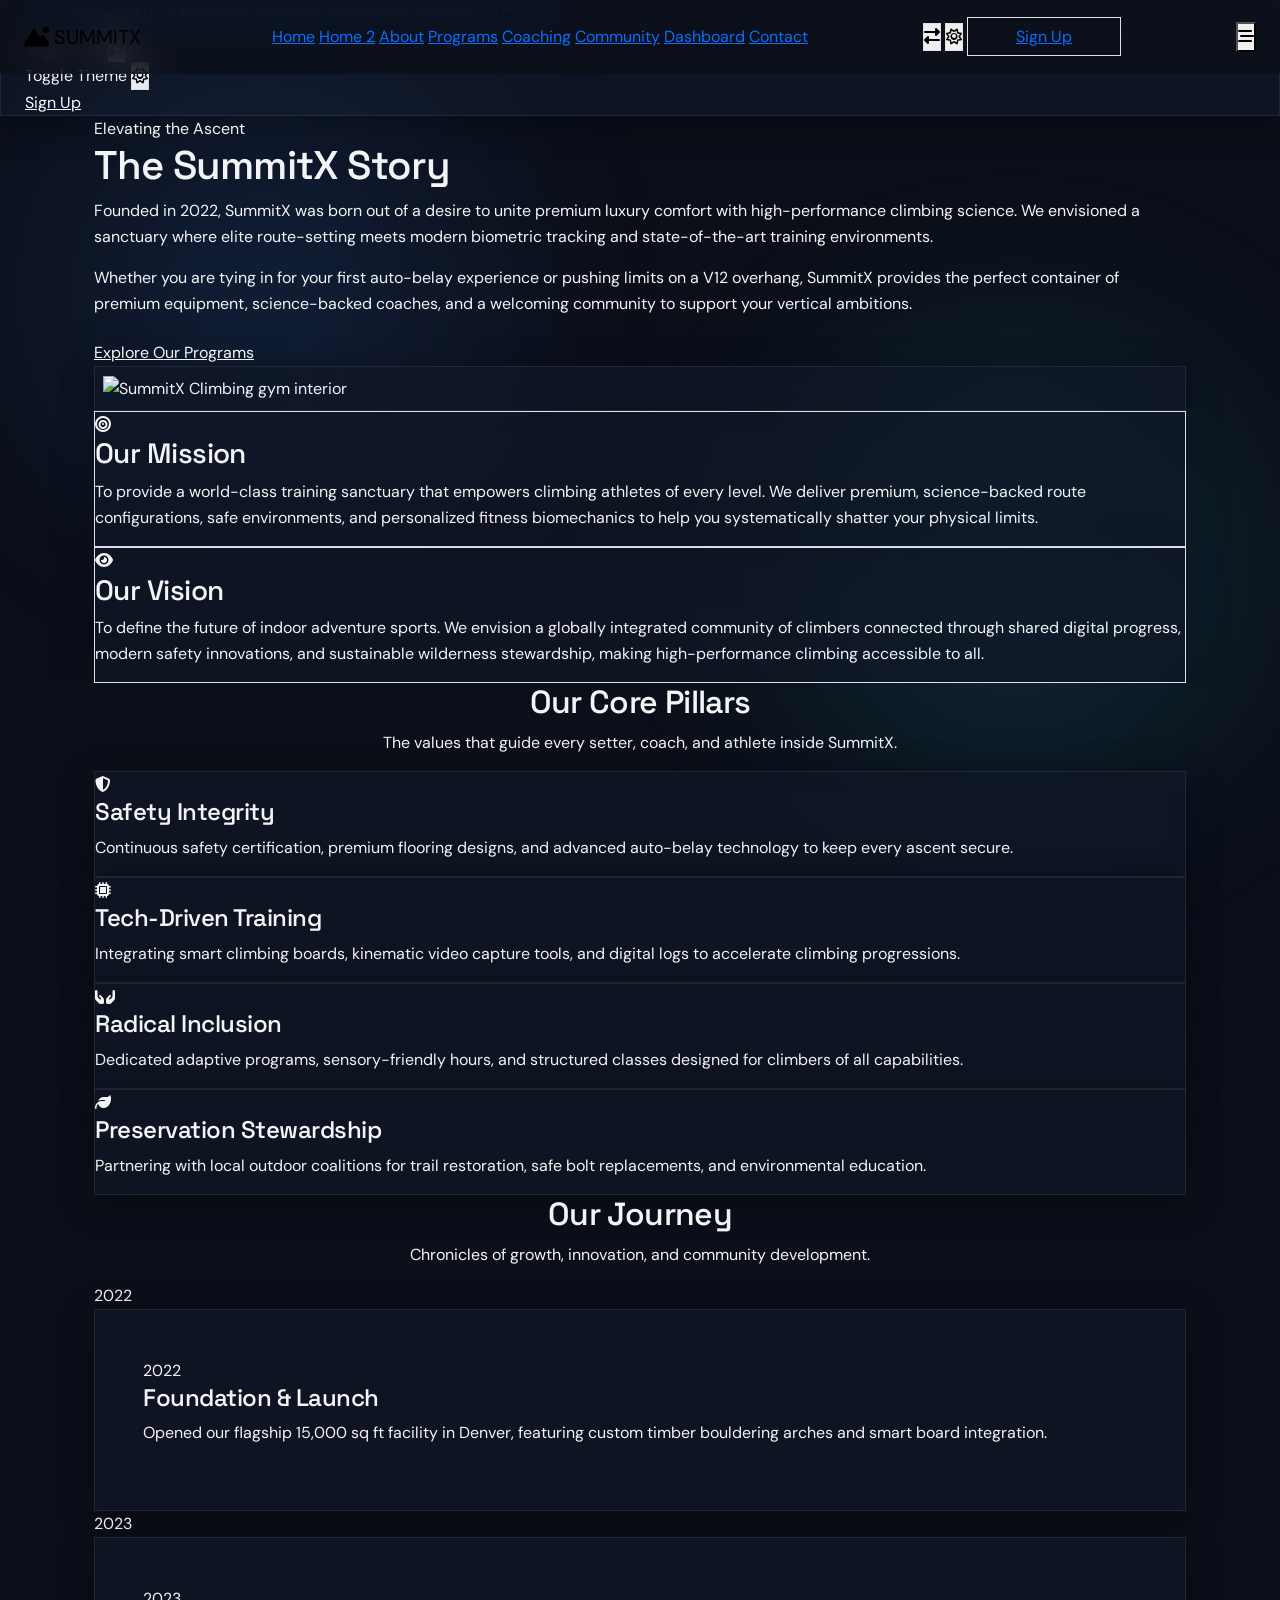
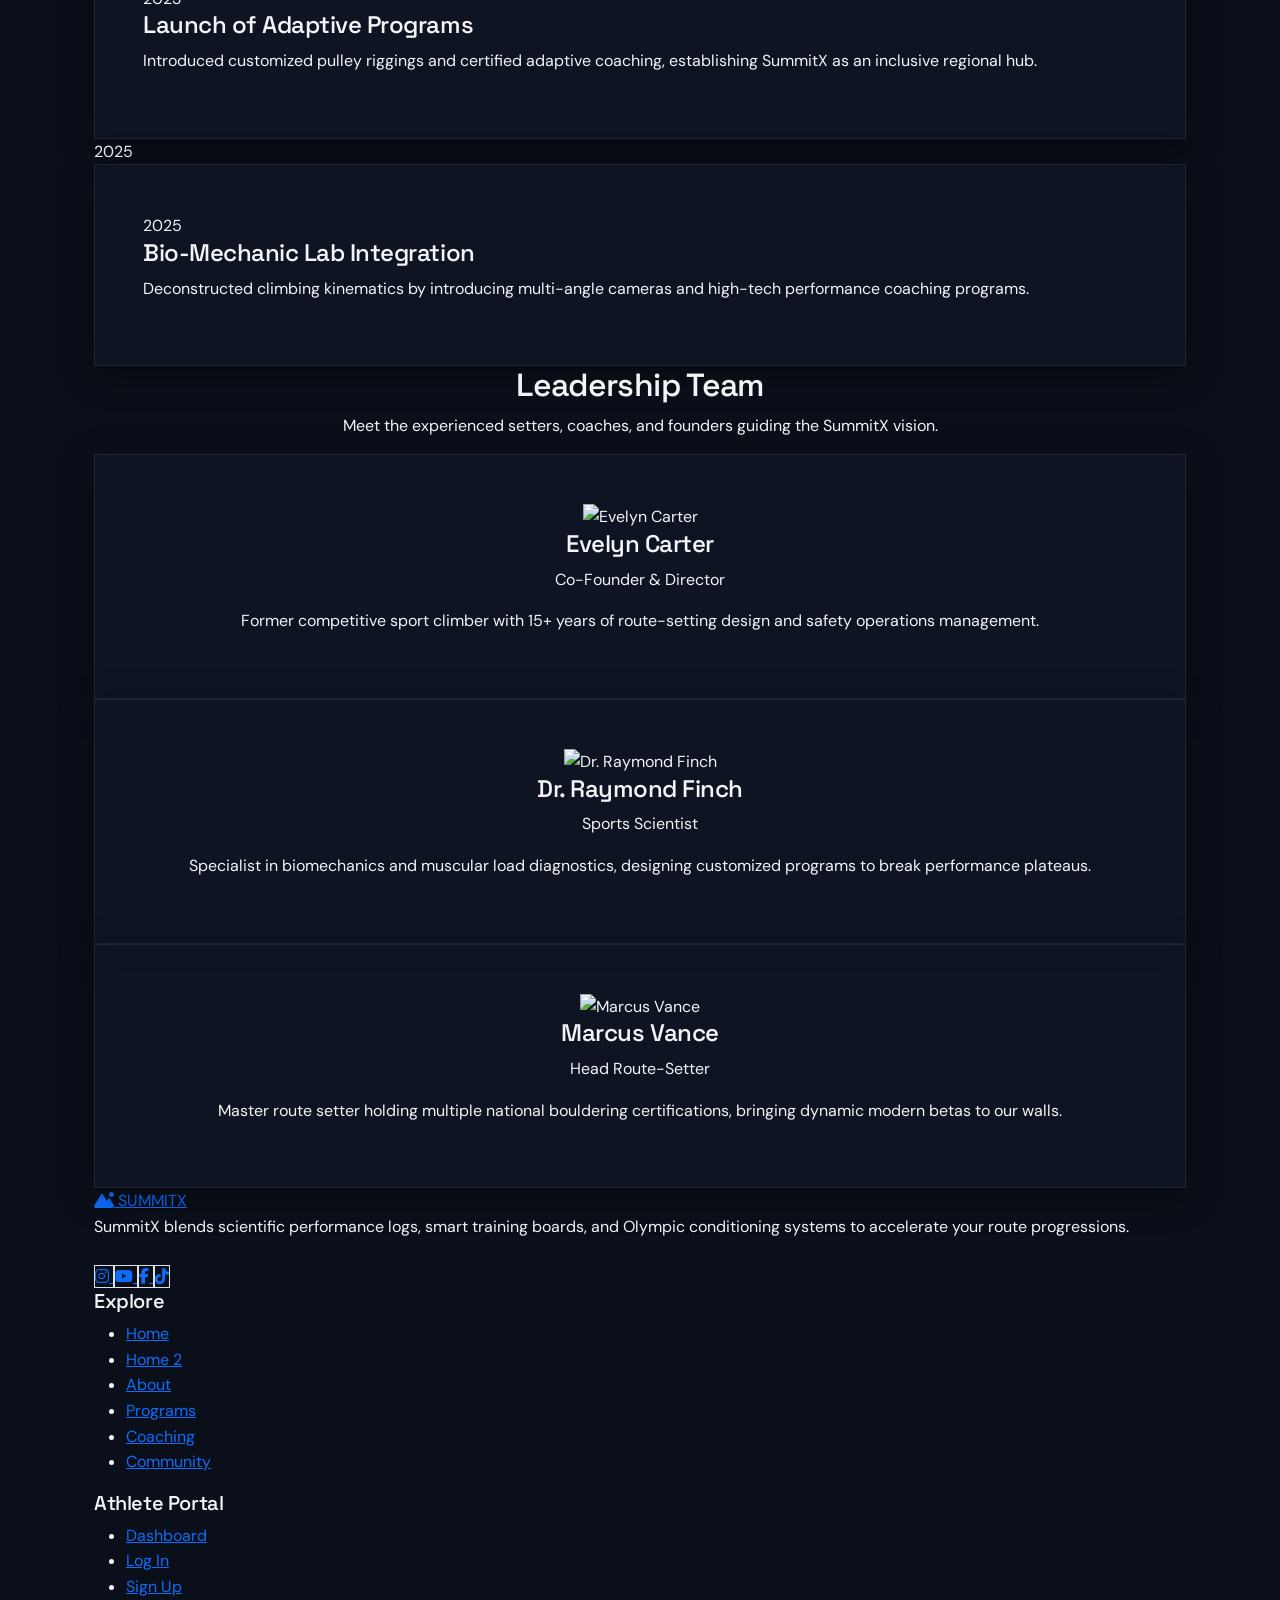
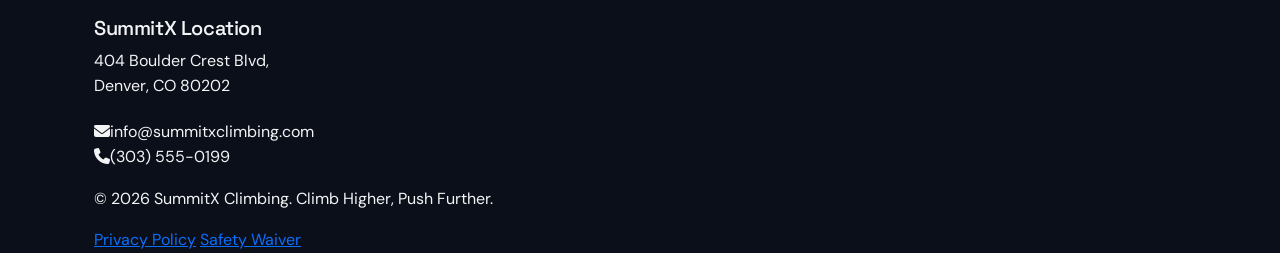
==== about.html @ 527a0e4b "index" ====
<!DOCTYPE html>
<html lang="en" data-theme="dark">
<head>
  <meta charset="UTF-8">
  <meta name="viewport" content="width=device-width, initial-scale=1.0">
  <title>About Us - SummitX Climbing</title>
  <meta name="description" content="Learn about the SummitX Climbing story, our core values of safety, innovation, and inclusivity, our history timeline, and the leadership team behind Denver's premium climbing destination.">
  <link rel="icon" type="image/svg+xml" href="favicon.svg">
  
  <script src="https://cdn.tailwindcss.com"></script>
  <script>
    tailwind.config = {
      darkMode: 'class',
      theme: {
        extend: {
          colors: {
            darkbg: '#0B0F19',
            cardbg1: '#111827',
            cardbg2: '#1F2937',
            primary: '#3B82F6',
            secondary: '#22D3EE',
            accent: '#F59E0B',
          },
          fontFamily: {
            sans: ['DM Sans', 'sans-serif'],
            heading: ['Space Grotesk', 'sans-serif']
          }
        }
      }
    }
  </script>
  <link href="https://cdn.jsdelivr.net/npm/bootstrap@5.3.3/dist/css/bootstrap.min.css" rel="stylesheet">
  <link href="https://unpkg.com/aos@2.3.1/dist/aos.css" rel="stylesheet">
  <link rel="stylesheet" href="https://cdnjs.cloudflare.com/ajax/libs/font-awesome/6.4.0/css/all.min.css">
  <link rel="stylesheet" href="css/custom.css">
</head>
<body class="bg-[#0B0F19] text-[#F3F4F6]">

  <!-- Scroll Progress -->
  <div id="scroll-progress"></div>

  <!-- Navbar -->
  <nav class="navbar navbar-expand-lg fixed-top glass-navbar py-3">
    <div class="container-fluid px-4 max-w-7xl mx-auto flex justify-between items-center">
      <a class="navbar-brand flex items-center gap-2 text-[#F3F4F6] text-xl tracking-wider font-heading" href="index.html">
        <i class="fa-solid fa-mountain-sun text-[#22D3EE]"></i>
        <span>SUMMIT<span class="text-[#3B82F6] font-medium">X</span></span>
      </a>

      <!-- Desktop Links -->
      <div class="hidden lg:flex items-center gap-8">
        <a class="text-[#D1D5DB] hover:text-[#22D3EE] transition-colors" href="index.html">Home</a>
        <a class="text-[#D1D5DB] hover:text-[#22D3EE] transition-colors" href="home2.html">Home 2</a>
        
        <a class="text-[#F3F4F6] hover:text-[#22D3EE] transition-colors" href="about.html">About</a>
        <a class="text-[#D1D5DB] hover:text-[#22D3EE] transition-colors" href="programs.html">Programs</a>

        <a class="text-[#D1D5DB] hover:text-[#22D3EE] transition-colors" href="coaching.html">Coaching</a>
        <a class="text-[#D1D5DB] hover:text-[#22D3EE] transition-colors" href="community.html">Community</a>

        <a class="text-[#D1D5DB] hover:text-[#22D3EE] transition-colors" href="dashboard.html">Dashboard</a>
        <a class="text-[#D1D5DB] hover:text-[#22D3EE] transition-colors" href="contact.html">Contact</a>
      </div>

      <!-- Action Buttons -->
      <div class="hidden lg:flex items-center gap-4">
        <button id="rtl-toggle" class="w-9 h-9 flex items-center justify-center rounded-full border border-gray-800 hover:bg-gray-800 transition-colors" title="Toggle RTL">
          <i id="rtl-icon" class="fa-solid fa-right-left text-lg text-gray-300"></i>
        </button>
        <button id="theme-toggle" class="w-9 h-9 flex items-center justify-center rounded-full border border-gray-800 hover:bg-gray-800 transition-colors" title="Toggle Theme">
          <i id="theme-icon" class="fa-regular fa-sun text-[#F59E0B] text-lg"></i>
        </button>
        <a href="register.html" class="px-5 py-2 rounded-full border border-[#3B82F6] bg-[#3B82F6]/10 text-[#F3F4F6] hover:bg-[#3B82F6] transition-all duration-300 font-medium text-sm">
          Sign Up
        </a>
      </div>

      <!-- Mobile Toggle -->
      <button class="lg:hidden text-[#F3F4F6] text-xl" id="mobile-menu-btn">
        <i class="fa-solid fa-bars-staggered"></i>
      </button>
    </div>
  </nav>

  <!-- Mobile Dropdown Navigation -->
  <div id="mobile-menu" class="hidden fixed top-[70px] left-0 w-full glass-panel py-6 px-4 z-40 lg:hidden flex flex-col gap-4">
    <a class="text-lg text-[#D1D5DB]" href="index.html">Home</a>
    <a class="text-lg text-[#D1D5DB]" href="home2.html">Home 2</a>
    <a class="text-lg text-[#F3F4F6]" href="about.html">About</a>
    <a class="text-lg text-[#D1D5DB]" href="programs.html">Programs</a>
    <a class="text-lg text-[#D1D5DB]" href="coaching.html">Coaching</a>
    <a class="text-lg text-[#D1D5DB]" href="community.html">Community</a>

    <a class="text-lg text-[#D1D5DB]" href="dashboard.html">Dashboard</a>
    <a class="text-lg text-[#D1D5DB]" href="contact.html">Contact</a>
    <div class="h-[1px] bg-gray-800 my-2"></div>
    <div class="flex justify-between items-center">
      <span class="text-[#D1D5DB]">Toggle RTL</span>
      <button id="rtl-toggle-mobile" class="w-9 h-9 flex items-center justify-center rounded-full border border-gray-800 hover:bg-gray-800 transition-colors">
        <i class="fa-solid fa-right-left text-lg text-gray-300"></i>
      </button>
    </div>
    <div class="flex justify-between items-center">
      <span class="text-[#D1D5DB]">Toggle Theme</span>
      <button id="theme-toggle-mobile" class="w-9 h-9 flex items-center justify-center rounded-full border border-gray-800 hover:bg-gray-800 transition-colors">
        <i id="theme-icon-mobile" class="fa-regular fa-sun text-[#F59E0B] text-lg"></i>
      </button>
    </div>
    <a href="register.html" class="w-full text-center py-3 rounded-xl bg-[#3B82F6] text-white hover:bg-opacity-95 transition-all">
      Sign Up
    </a>
  </div>

  <!-- Hero Section -->
  <header class="pt-32 pb-16 relative overflow-hidden">
    <div class="bg-gradient-orb orb-primary -top-12 -left-12"></div>
    <div class="bg-gradient-orb orb-secondary -bottom-12 -right-12"></div>
    
    <div class="container max-w-7xl mx-auto px-4 grid md:grid-cols-12 gap-8 items-center relative z-10">
      <div class="md:col-span-7 space-y-6" data-aos="fade-right">
        <span class="text-xs text-[#22D3EE] uppercase tracking-widest font-heading">Elevating the Ascent</span>
        <h1 class="text-4xl md:text-5xl font-heading leading-tight">The SummitX Story</h1>
        <p class="text-[#D1D5DB] text-sm leading-relaxed max-w-xl">
          Founded in 2022, SummitX was born out of a desire to unite premium luxury comfort with high-performance climbing science. We envisioned a sanctuary where elite route-setting meets modern biometric tracking and state-of-the-art training environments.
        </p>
        <p class="text-[#9CA3AF] text-xs leading-relaxed max-w-xl">
          Whether you are tying in for your first auto-belay experience or pushing limits on a V12 overhang, SummitX provides the perfect container of premium equipment, science-backed coaches, and a welcoming community to support your vertical ambitions.
        </p>
        <div class="pt-2">
          <a href="programs.html" class="inline-block px-6 py-2.5 rounded-full bg-[#3B82F6] text-white text-sm font-medium hover:bg-opacity-90 transition-all shadow-lg hover:shadow-[#3B82F6]/20">
            Explore Our Programs
          </a>
        </div>
      </div>
      <div class="md:col-span-5" data-aos="fade-left">
        <div class="relative p-2 glass-panel rounded-3xl overflow-hidden">
          <img src="https://images.unsplash.com/photo-1522163182402-834f871fd851?auto=format&fit=crop&w=600&q=80" alt="SummitX Climbing gym interior" class="rounded-2xl w-full h-80 object-cover">
        </div>
      </div>
    </div>
  </header>

  <!-- Vision & Mission Section -->
  <section class="py-12 relative overflow-hidden border-b border-gray-900 bg-[#111827]/20">
    <div class="container max-w-7xl mx-auto px-4 grid md:grid-cols-2 gap-8 relative z-10">
      <!-- Mission -->
      <div class="glass-panel p-8 rounded-3xl space-y-4 border border-[#22D3EE]/25 shadow-lg shadow-[#22D3EE]/5" data-aos="fade-right">
        <div class="flex items-center gap-3">
          <div class="w-10 h-10 rounded-full bg-[#22D3EE]/10 flex items-center justify-center text-[#22D3EE]">
            <i class="fa-solid fa-bullseye text-lg"></i>
          </div>
          <h3 class="text-xl font-heading">Our Mission</h3>
        </div>
        <p class="text-xs text-[#D1D5DB] leading-relaxed">
          To provide a world-class training sanctuary that empowers climbing athletes of every level. We deliver premium, science-backed route configurations, safe environments, and personalized fitness biomechanics to help you systematically shatter your physical limits.
        </p>
      </div>

      <!-- Vision -->
      <div class="glass-panel p-8 rounded-3xl space-y-4 border border-[#3B82F6]/25 shadow-lg shadow-[#3B82F6]/5" data-aos="fade-left">
        <div class="flex items-center gap-3">
          <div class="w-10 h-10 rounded-full bg-[#3B82F6]/10 flex items-center justify-center text-[#3B82F6]">
            <i class="fa-solid fa-eye text-lg"></i>
          </div>
          <h3 class="text-xl font-heading">Our Vision</h3>
        </div>
        <p class="text-xs text-[#D1D5DB] leading-relaxed">
          To define the future of indoor adventure sports. We envision a globally integrated community of climbers connected through shared digital progress, modern safety innovations, and sustainable wilderness stewardship, making high-performance climbing accessible to all.
        </p>
      </div>
    </div>
  </section>

  <!-- Core Values Section -->
  <section class="py-16 relative">
    <div class="container max-w-7xl mx-auto px-4 space-y-12">
      <div class="text-center space-y-2">
        <h2 class="text-3xl font-heading" data-aos="fade-up">Our Core Pillars</h2>
        <p class="text-[#9CA3AF] text-sm max-w-md mx-auto" data-aos="fade-up" data-aos-delay="100">
          The values that guide every setter, coach, and athlete inside SummitX.
        </p>
      </div>

      <div class="grid md:grid-cols-4 gap-6">
        <div class="glass-panel p-6 rounded-2xl space-y-4" data-aos="fade-up" data-aos-delay="100">
          <i class="fa-solid fa-shield-halved text-[#3B82F6] text-3xl"></i>
          <h4 class="text-lg font-heading">Safety Integrity</h4>
          <p class="text-xs text-[#9CA3AF]">
            Continuous safety certification, premium flooring designs, and advanced auto-belay technology to keep every ascent secure.
          </p>
        </div>

        <div class="glass-panel p-6 rounded-2xl space-y-4" data-aos="fade-up" data-aos-delay="200">
          <i class="fa-solid fa-microchip text-[#22D3EE] text-3xl"></i>
          <h4 class="text-lg font-heading">Tech-Driven Training</h4>
          <p class="text-xs text-[#9CA3AF]">
            Integrating smart climbing boards, kinematic video capture tools, and digital logs to accelerate climbing progressions.
          </p>
        </div>

        <div class="glass-panel p-6 rounded-2xl space-y-4" data-aos="fade-up" data-aos-delay="300">
          <i class="fa-solid fa-hands-holding text-[#F59E0B] text-3xl"></i>
          <h4 class="text-lg font-heading">Radical Inclusion</h4>
          <p class="text-xs text-[#9CA3AF]">
            Dedicated adaptive programs, sensory-friendly hours, and structured classes designed for climbers of all capabilities.
          </p>
        </div>

        <div class="glass-panel p-6 rounded-2xl space-y-4" data-aos="fade-up" data-aos-delay="400">
          <i class="fa-solid fa-leaf text-[#10B981] text-3xl"></i>
          <h4 class="text-lg font-heading">Preservation Stewardship</h4>
          <p class="text-xs text-[#9CA3AF]">
            Partnering with local outdoor coalitions for trail restoration, safe bolt replacements, and environmental education.
          </p>
        </div>
      </div>
    </div>
  </section>

  <!-- History Timeline -->
  <section class="py-16 bg-[#111827]/40 border-y border-gray-900">
    <div class="container max-w-4xl mx-auto px-4 space-y-12">
      <div class="text-center space-y-2">
        <h2 class="text-3xl font-heading" data-aos="fade-up">Our Journey</h2>
        <p class="text-[#9CA3AF] text-sm" data-aos="fade-up" data-aos-delay="100">Chronicles of growth, innovation, and community development.</p>
      </div>

      <!-- Vertical Timeline -->
      <div class="relative border-l border-gray-800 ml-4 md:ml-32 space-y-8">
        <!-- Node 1 -->
        <div class="relative pl-6 md:pl-8" data-aos="fade-up">
          <div class="absolute -left-[9px] top-1 w-4.5 h-4.5 rounded-full bg-[#3B82F6] border-4 border-[#0B0F19]"></div>
          <span class="absolute left-[-110px] top-0 hidden md:block text-right w-20 font-heading text-sm text-[#3B82F6]">2022</span>
          <div class="glass-panel p-5 rounded-2xl">
            <span class="md:hidden text-xs text-[#3B82F6] font-heading font-medium block mb-1">2022</span>
            <h4 class="text-sm font-heading">Foundation & Launch</h4>
            <p class="text-xs text-[#9CA3AF] mt-1">
              Opened our flagship 15,000 sq ft facility in Denver, featuring custom timber bouldering arches and smart board integration.
            </p>
          </div>
        </div>

        <!-- Node 2 -->
        <div class="relative pl-6 md:pl-8" data-aos="fade-up" data-aos-delay="100">
          <div class="absolute -left-[9px] top-1 w-4.5 h-4.5 rounded-full bg-[#22D3EE] border-4 border-[#0B0F19]"></div>
          <span class="absolute left-[-110px] top-0 hidden md:block text-right w-20 font-heading text-sm text-[#22D3EE]">2023</span>
          <div class="glass-panel p-5 rounded-2xl">
            <span class="md:hidden text-xs text-[#22D3EE] font-heading font-medium block mb-1">2023</span>
            <h4 class="text-sm font-heading">Launch of Adaptive Programs</h4>
            <p class="text-xs text-[#9CA3AF] mt-1">
              Introduced customized pulley riggings and certified adaptive coaching, establishing SummitX as an inclusive regional hub.
            </p>
          </div>
        </div>

        <!-- Node 3 -->
        <div class="relative pl-6 md:pl-8" data-aos="fade-up" data-aos-delay="200">
          <div class="absolute -left-[9px] top-1 w-4.5 h-4.5 rounded-full bg-[#F59E0B] border-4 border-[#0B0F19]"></div>
          <span class="absolute left-[-110px] top-0 hidden md:block text-right w-20 font-heading text-sm text-[#F59E0B]">2025</span>
          <div class="glass-panel p-5 rounded-2xl">
            <span class="md:hidden text-xs text-[#F59E0B] font-heading font-medium block mb-1">2025</span>
            <h4 class="text-sm font-heading">Bio-Mechanic Lab Integration</h4>
            <p class="text-xs text-[#9CA3AF] mt-1">
              Deconstructed climbing kinematics by introducing multi-angle cameras and high-tech performance coaching programs.
            </p>
          </div>
        </div>
      </div>
    </div>
  </section>

  <!-- Leadership Section -->
  <section class="py-16">
    <div class="container max-w-7xl mx-auto px-4 space-y-12">
      <div class="text-center space-y-2">
        <h2 class="text-3xl font-heading" data-aos="fade-up">Leadership Team</h2>
        <p class="text-[#9CA3AF] text-sm max-w-md mx-auto" data-aos="fade-up" data-aos-delay="100">
          Meet the experienced setters, coaches, and founders guiding the SummitX vision.
        </p>
      </div>

      <div class="grid md:grid-cols-3 gap-6">
        <!-- Team 1 -->
        <div class="glass-panel p-5 rounded-2xl text-center space-y-3" data-aos="zoom-in" data-aos-delay="100">
          <img src="https://images.unsplash.com/photo-1534528741775-53994a69daeb?auto=format&fit=crop&w=300&q=80" alt="Evelyn Carter" class="w-24 h-24 rounded-full mx-auto object-cover border-2 border-[#3B82F6]">
          <div>
            <h4 class="text-base font-heading">Evelyn Carter</h4>
            <p class="text-[10px] text-[#22D3EE] uppercase tracking-widest font-heading">Co-Founder & Director</p>
          </div>
          <p class="text-xs text-[#9CA3AF] leading-relaxed">
            Former competitive sport climber with 15+ years of route-setting design and safety operations management.
          </p>
        </div>

        <!-- Team 2 -->
        <div class="glass-panel p-5 rounded-2xl text-center space-y-3" data-aos="zoom-in" data-aos-delay="200">
          <img src="https://images.unsplash.com/photo-1507003211169-0a1dd7228f2d?auto=format&fit=crop&w=300&q=80" alt="Dr. Raymond Finch" class="w-24 h-24 rounded-full mx-auto object-cover border-2 border-[#22D3EE]">
          <div>
            <h4 class="text-base font-heading">Dr. Raymond Finch</h4>
            <p class="text-[10px] text-[#22D3EE] uppercase tracking-widest font-heading">Sports Scientist</p>
          </div>
          <p class="text-xs text-[#9CA3AF] leading-relaxed">
            Specialist in biomechanics and muscular load diagnostics, designing customized programs to break performance plateaus.
          </p>
        </div>

        <!-- Team 3 -->
        <div class="glass-panel p-5 rounded-2xl text-center space-y-3" data-aos="zoom-in" data-aos-delay="300">
          <img src="https://images.unsplash.com/photo-1500648767791-00dcc994a43e?auto=format&fit=crop&w=300&q=80" alt="Marcus Vance" class="w-24 h-24 rounded-full mx-auto object-cover border-2 border-[#F59E0B]">
          <div>
            <h4 class="text-base font-heading">Marcus Vance</h4>
            <p class="text-[10px] text-[#22D3EE] uppercase tracking-widest font-heading">Head Route-Setter</p>
          </div>
          <p class="text-xs text-[#9CA3AF] leading-relaxed">
            Master route setter holding multiple national bouldering certifications, bringing dynamic modern betas to our walls.
          </p>
        </div>
      </div>
    </div>
  </section>

  <!-- Footer -->
  <footer class="bg-[#0B0F19] border-t border-gray-900 pt-16 pb-12 text-sm text-[#9CA3AF]">
    <div class="container max-w-7xl mx-auto px-4 grid grid-cols-1 md:grid-cols-12 gap-8 mb-12">
      <!-- Brand column -->
      <div class="md:col-span-4 space-y-4">
        <a class="flex items-center gap-2 text-[#F3F4F6] text-xl font-heading tracking-wider" href="index.html">
          <i class="fa-solid fa-mountain-sun text-[#22D3EE]"></i>
          <span>SUMMIT<span class="text-[#3B82F6] font-medium">X</span></span>
        </a>
        <p class="text-xs leading-relaxed text-[#9CA3AF] max-w-sm">
          SummitX blends scientific performance logs, smart training boards, and Olympic conditioning systems to accelerate your route progressions.
        </p>
        <div class="flex gap-3 pt-2">
          <a href="#" class="w-8 h-8 flex items-center justify-center rounded-full border border-gray-800 hover:border-gray-600 hover:text-[#22D3EE] text-gray-400 transition-colors" title="Instagram">
            <i class="fa-brands fa-instagram"></i>
          </a>
          <a href="#" class="w-8 h-8 flex items-center justify-center rounded-full border border-gray-800 hover:border-gray-600 hover:text-[#22D3EE] text-gray-400 transition-colors" title="YouTube">
            <i class="fa-brands fa-youtube"></i>
          </a>
          <a href="#" class="w-8 h-8 flex items-center justify-center rounded-full border border-gray-800 hover:border-gray-600 hover:text-[#22D3EE] text-gray-400 transition-colors" title="Facebook">
            <i class="fa-brands fa-facebook-f"></i>
          </a>
          <a href="#" class="w-8 h-8 flex items-center justify-center rounded-full border border-gray-800 hover:border-gray-600 hover:text-[#22D3EE] text-gray-400 transition-colors" title="TikTok">
            <i class="fa-brands fa-tiktok"></i>
          </a>
        </div>
      </div>

      <!-- Links Column 1: Explore -->
      <div class="md:col-span-2 space-y-3">
        <h5 class="text-[#F3F4F6] font-heading font-medium text-xs uppercase tracking-widest">Explore</h5>
        <ul class="space-y-2 text-xs">
          <li><a href="index.html" class="hover:text-white transition-colors">Home</a></li>
          <li><a href="home2.html" class="hover:text-white transition-colors">Home 2</a></li>
          <li><a href="about.html" class="hover:text-white transition-colors">About</a></li>
          <li><a href="programs.html" class="hover:text-white transition-colors">Programs</a></li>
          <li><a href="coaching.html" class="hover:text-white transition-colors">Coaching</a></li>
          <li><a href="community.html" class="hover:text-white transition-colors">Community</a></li>
        </ul>
      </div>

      <!-- Links Column 2: Athlete Portal -->
      <div class="md:col-span-2 space-y-3">
        <h5 class="text-[#F3F4F6] font-heading font-medium text-xs uppercase tracking-widest">Athlete Portal</h5>
        <ul class="space-y-2 text-xs">
          <li><a href="dashboard.html" class="hover:text-white transition-colors">Dashboard</a></li>
          <li><a href="login.html" class="hover:text-white transition-colors">Log In</a></li>
          <li><a href="register.html" class="hover:text-white transition-colors">Sign Up</a></li>
        </ul>
      </div>

      <!-- Links Column 3: Contact & Info -->
      <div class="md:col-span-4 space-y-3">
        <h5 class="text-[#F3F4F6] font-heading font-medium text-xs uppercase tracking-widest">SummitX Location</h5>
        <p class="text-xs leading-relaxed text-[#9CA3AF]">
          404 Boulder Crest Blvd,<br>Denver, CO 80202
        </p>
        <p class="text-xs text-[#9CA3AF] pt-1">
          <i class="fa-solid fa-envelope mr-1.5 text-gray-500"></i>info@summitxclimbing.com<br>
          <i class="fa-solid fa-phone mr-1.5 text-gray-500"></i>(303) 555-0199
        </p>
      </div>
    </div>

    <!-- Bottom bar -->
    <div class="container max-w-7xl mx-auto px-4 pt-6 border-t border-gray-900 flex flex-col sm:flex-row justify-between items-center gap-4 text-xs">
      <p class="text-[#6B7280]">&copy; 2026 SummitX Climbing. Climb Higher, Push Further.</p>
      <div class="flex gap-4">
        <a href="#" class="hover:text-[#F3F4F6] text-gray-500 transition-colors">Privacy Policy</a>
        <a href="#" class="hover:text-[#F3F4F6] text-gray-500 transition-colors">Safety Waiver</a>
      </div>
    </div>
  </footer>

  <!-- Floating Action Button (Back to Top) -->
  <button id="back-to-top" class="back-to-top" aria-label="Scroll to top">
    <i class="fa-solid fa-angle-up text-lg"></i>
  </button>

  <script src="https://cdn.jsdelivr.net/npm/bootstrap@5.3.3/dist/js/bootstrap.bundle.min.js"></script>
  <script src="https://unpkg.com/aos@2.3.1/dist/aos.js"></script>
  <script>
    document.addEventListener('DOMContentLoaded', () => {
      AOS.init({ duration: 800, once: true });
    });
  </script>
  <script src="js/main.js"></script>
</body>
</html>
---- css/custom.css ----
@import url('https://fonts.googleapis.com/css2?family=DM+Sans:wght@400;450;500&family=Space+Grotesk:wght@400;500;550&display=swap');

/* CSS Variables */
:root {
  --bg-color: #0B0F19;
  --card-bg: rgba(17, 24, 39, 0.7);
  --card-bg-solid: #111827;
  --card-border: rgba(255, 255, 255, 0.08);
  --primary: #3B82F6;
  --secondary: #22D3EE;
  --accent: #F59E0B;
  --text-primary: #F3F4F6;
  --text-secondary: #D1D5DB;
  --text-muted: #9CA3AF;
  
  --font-headings: 'Space Grotesk', sans-serif;
  --font-body: 'DM Sans', sans-serif;
}

/* Light Mode Overrides */
[data-theme="light"] {
  --bg-color: #F9FAFB;
  --card-bg: rgba(243, 244, 246, 0.7);
  --card-bg-solid: #FFFFFF;
  --card-border: rgba(0, 0, 0, 0.08);
  --primary: #2563EB;
  --secondary: #0891B2;
  --accent: #D97706;
  --text-primary: #111827;
  --text-secondary: #374151;
  --text-muted: #6B7280;
}

/* Global Reset & Base */
* {
  box-sizing: border-box;
  margin: 0;
  padding: 0;
}

html {
  scroll-behavior: smooth;
}

body {
  font-family: var(--font-body);
  background-color: var(--bg-color);
  color: var(--text-primary);
  font-weight: 400;
  line-height: 1.6;
  overflow-x: hidden;
  transition: background-color 0.3s ease, color 0.3s ease;
}

/* Typography Constraints */
h1, h2, h3, h4, h5, h6 {
  font-family: var(--font-headings);
  font-weight: 550 !important;
  letter-spacing: -0.02em;
}

p, span, li, a, label, input, textarea, select {
  font-weight: 400;
}

strong, b {
  font-weight: 500;
}

/* Ensure no font weight > 600 is rendered */
* {
  font-weight: inherit;
}
body { font-weight: 400; }
h1, h2, h3, h4, h5, h6 { font-weight: 550; }
button, .btn { font-weight: 500 !important; }
.card-title, .nav-link, .badge-label { font-weight: 500; }

/* Custom Glassmorphism Utilities */
.glass-panel {
  background: var(--card-bg);
  backdrop-filter: blur(12px);
  -webkit-backdrop-filter: blur(12px);
  border: 1px solid var(--card-border);
  box-shadow: 0 8px 32px 0 rgba(0, 0, 0, 0.37);
  transition: all 0.3s cubic-bezier(0.4, 0, 0.2, 1);
}

.glass-navbar {
  background: rgba(11, 15, 25, 0.75);
  backdrop-filter: blur(16px);
  -webkit-backdrop-filter: blur(16px);
  border-b: 1px solid var(--card-border);
  transition: all 0.3s ease;
}
[data-theme="light"] .glass-navbar {
  background: rgba(249, 250, 251, 0.75);
}

.glass-card-hover {
  transition: all 0.3s cubic-bezier(0.4, 0, 0.2, 1);
}
.glass-card-hover:hover {
  transform: translateY(-5px);
  border-color: rgba(59, 130, 246, 0.4);
  box-shadow: 0 10px 30px -10px rgba(59, 130, 246, 0.3);
}

/* Glow Effects */
.text-glow-primary {
  text-shadow: 0 0 10px rgba(59, 130, 246, 0.5);
}
.text-glow-secondary {
  text-shadow: 0 0 10px rgba(34, 211, 238, 0.5);
}

.glow-btn-primary {
  position: relative;
  overflow: hidden;
  transition: all 0.3s ease;
}
.glow-btn-primary:hover {
  box-shadow: 0 0 20px rgba(59, 130, 246, 0.6);
}

/* Background Gradients Orbs */
.bg-gradient-orb {
  position: absolute;
  width: 400px;
  height: 400px;
  border-radius: 50%;
  filter: blur(120px);
  opacity: 0.15;
  pointer-events: none;
  z-index: 0;
}
.orb-primary {
  background: var(--primary);
  top: 10%;
  left: 5%;
}
.orb-secondary {
  background: var(--secondary);
  bottom: 15%;
  right: 5%;
}

/* Custom Scrollbar */
::-webkit-scrollbar {
  width: 8px;
  height: 8px;
}
::-webkit-scrollbar-track {
  background: var(--bg-color);
}
::-webkit-scrollbar-thumb {
  background: rgba(255, 255, 255, 0.1);
  border-radius: 4px;
}
::-webkit-scrollbar-thumb:hover {
  background: var(--primary);
}

/* Marquee Animation */
@keyframes marquee {
  0% { transform: translateX(0%); }
  100% { transform: translateX(-50%); }
}
.animate-marquee {
  display: flex;
  width: max-content;
  animation: marquee 25s linear infinite;
}
.animate-marquee:hover {
  animation-play-state: paused;
}

/* Custom progress bar */
#scroll-progress {
  position: fixed;
  top: 0;
  left: 0;
  height: 3px;
  background: linear-gradient(to right, var(--primary), var(--secondary));
  z-index: 9999;
  width: 0%;
  transition: width 0.1s ease-out;
}

/* Floating Action Button */
.back-to-top {
  position: fixed;
  bottom: 24px;
  right: 24px;
  background: var(--primary);
  color: #fff;
  border: none;
  border-radius: 50%;
  width: 50px;
  height: 50px;
  display: flex;
  align-items: center;
  justify-content: center;
  box-shadow: 0 4px 12px rgba(59, 130, 246, 0.4);
  opacity: 0;
  visibility: hidden;
  transition: all 0.3s ease;
  z-index: 999;
}
.back-to-top.show {
  opacity: 1;
  visibility: visible;
}
.back-to-top:hover {
  transform: translateY(-3px);
  background: var(--secondary);
  box-shadow: 0 6px 16px rgba(34, 211, 238, 0.4);
}

/* Pulse animation for active highlights */
@keyframes pulse-glow {
  0%, 100% { opacity: 0.6; }
  50% { opacity: 0.9; }
}
.pulse-glow {
  animation: pulse-glow 2s infinite ease-in-out;
}

/* Light Mode Theme overrides for hardcoded Tailwind elements */
[data-theme="light"] body {
  background-color: var(--bg-color) !important;
  color: var(--text-primary) !important;
}

[data-theme="light"] .bg-\[\#0B0F19\],
[data-theme="light"] .bg-\[\#0B0F19\]\/60,
[data-theme="light"] .bg-\[\#0B0F19\]\/80,
[data-theme="light"] .bg-\[\#0B0F19\]\/40 {
  background-color: var(--bg-color) !important;
}

[data-theme="light"] .bg-\[\#111827\],
[data-theme="light"] .bg-\[\#111827\]\/30,
[data-theme="light"] .bg-\[\#111827\]\/40,
[data-theme="light"] .bg-\[\#111827\]\/60,
[data-theme="light"] .bg-\[\#111827\]\/80,
[data-theme="light"] .bg-\[\#111827\]\/90 {
  background-color: var(--card-bg-solid) !important;
  border-color: var(--card-border) !important;
}

[data-theme="light"] .bg-\[\#1F2937\],
[data-theme="light"] .bg-\[\#1F2937\]\/40,
[data-theme="light"] .bg-\[\#1F2937\]\/80 {
  background-color: var(--card-bg-solid) !important;
}

[data-theme="light"] .text-\[\#F3F4F6\],
[data-theme="light"] .text-white {
  color: var(--text-primary) !important;
}

[data-theme="light"] .text-\[\#D1D5DB\] {
  color: var(--text-secondary) !important;
}

[data-theme="light"] .text-\[\#9CA3AF\] {
  color: var(--text-muted) !important;
}

[data-theme="light"] .border-gray-800,
[data-theme="light"] .border-gray-900,
[data-theme="light"] .border-gray-850 {
  border-color: var(--card-border) !important;
}

/* Premium CTA Button Hover Transitions & Scale effects */
a[href="register.html"],
a.bg-\[\#3B82F6\],
button.bg-\[\#3B82F6\],
button[type="submit"],
.glow-btn-primary {
  transition: all 0.3s cubic-bezier(0.4, 0, 0.2, 1) !important;
}

a[href="register.html"]:hover,
a.bg-\[\#3B82F6\]:hover,
button.bg-\[\#3B82F6\]:hover,
button[type="submit"]:hover,
.glow-btn-primary:hover {
  transform: translateY(-2px) scale(1.03) !important;
  box-shadow: 0 10px 25px -5px rgba(59, 130, 246, 0.45) !important;
  filter: brightness(1.1) !important;
}
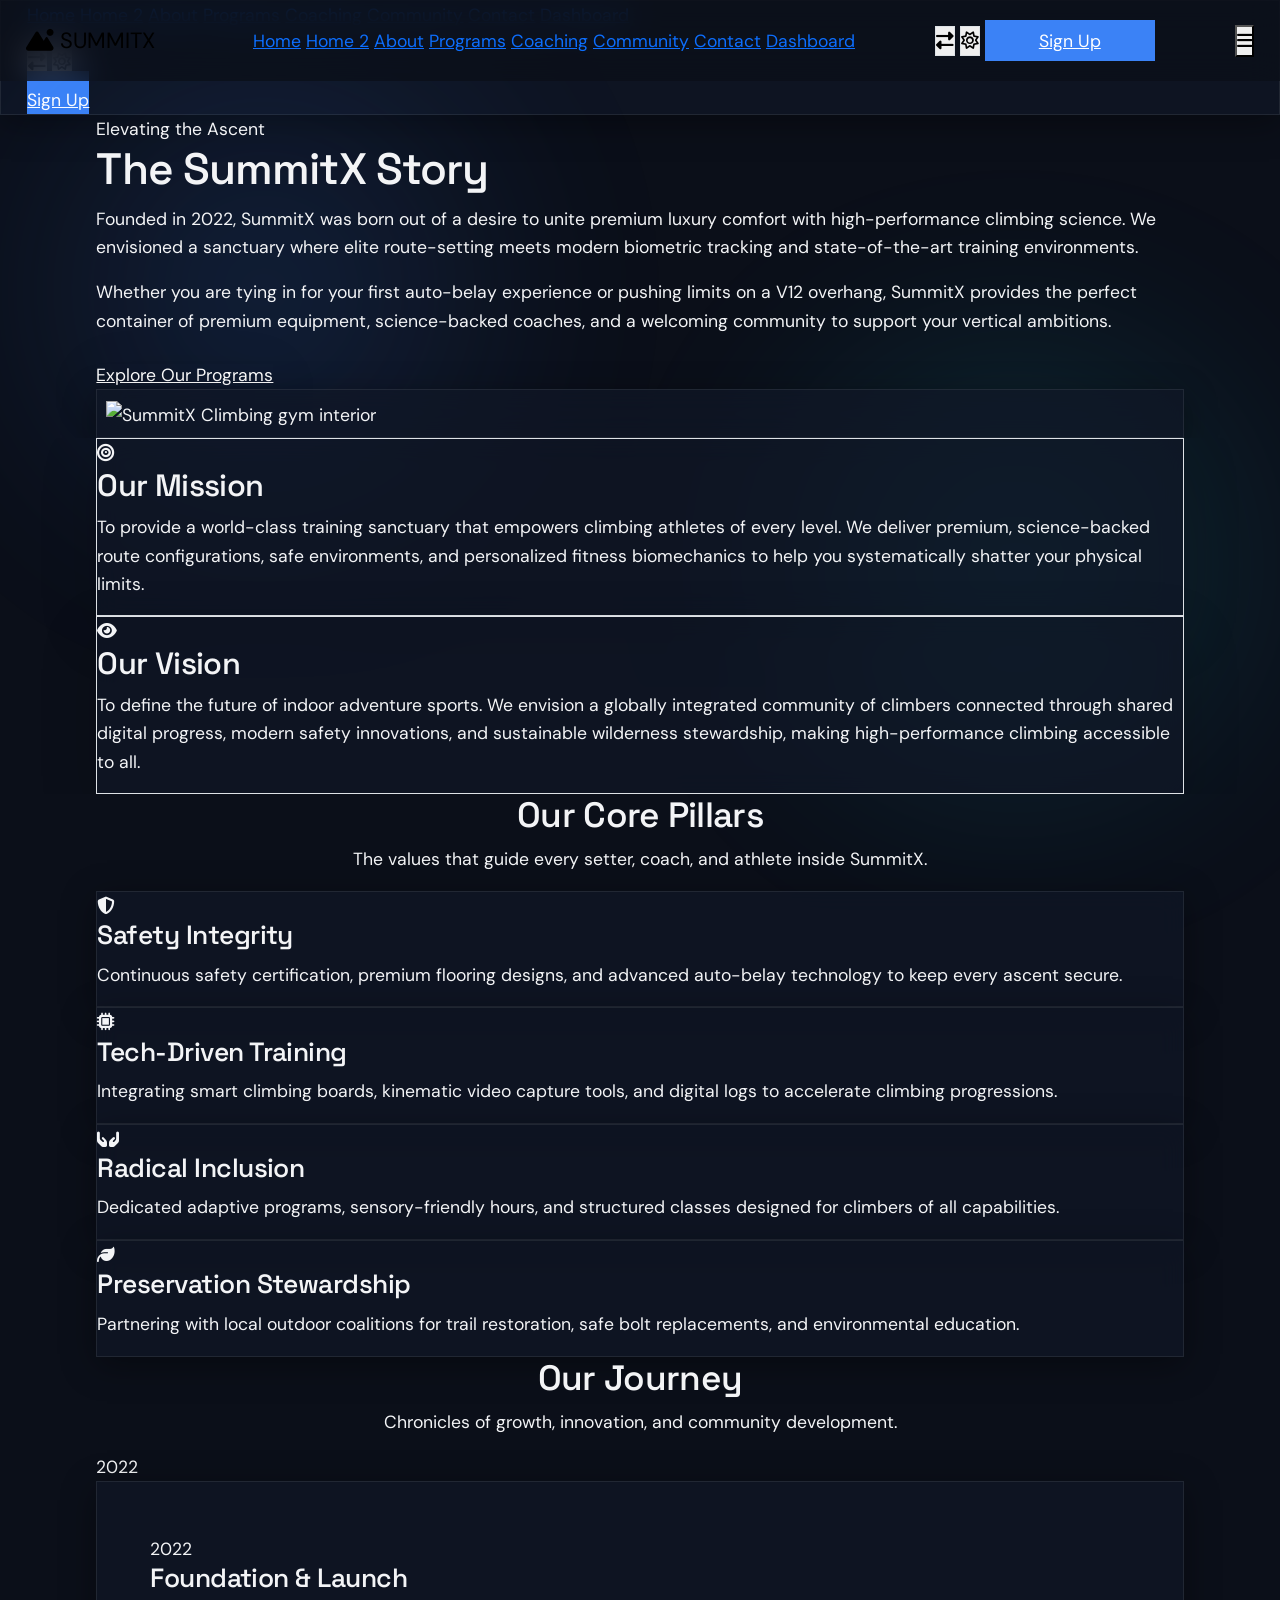
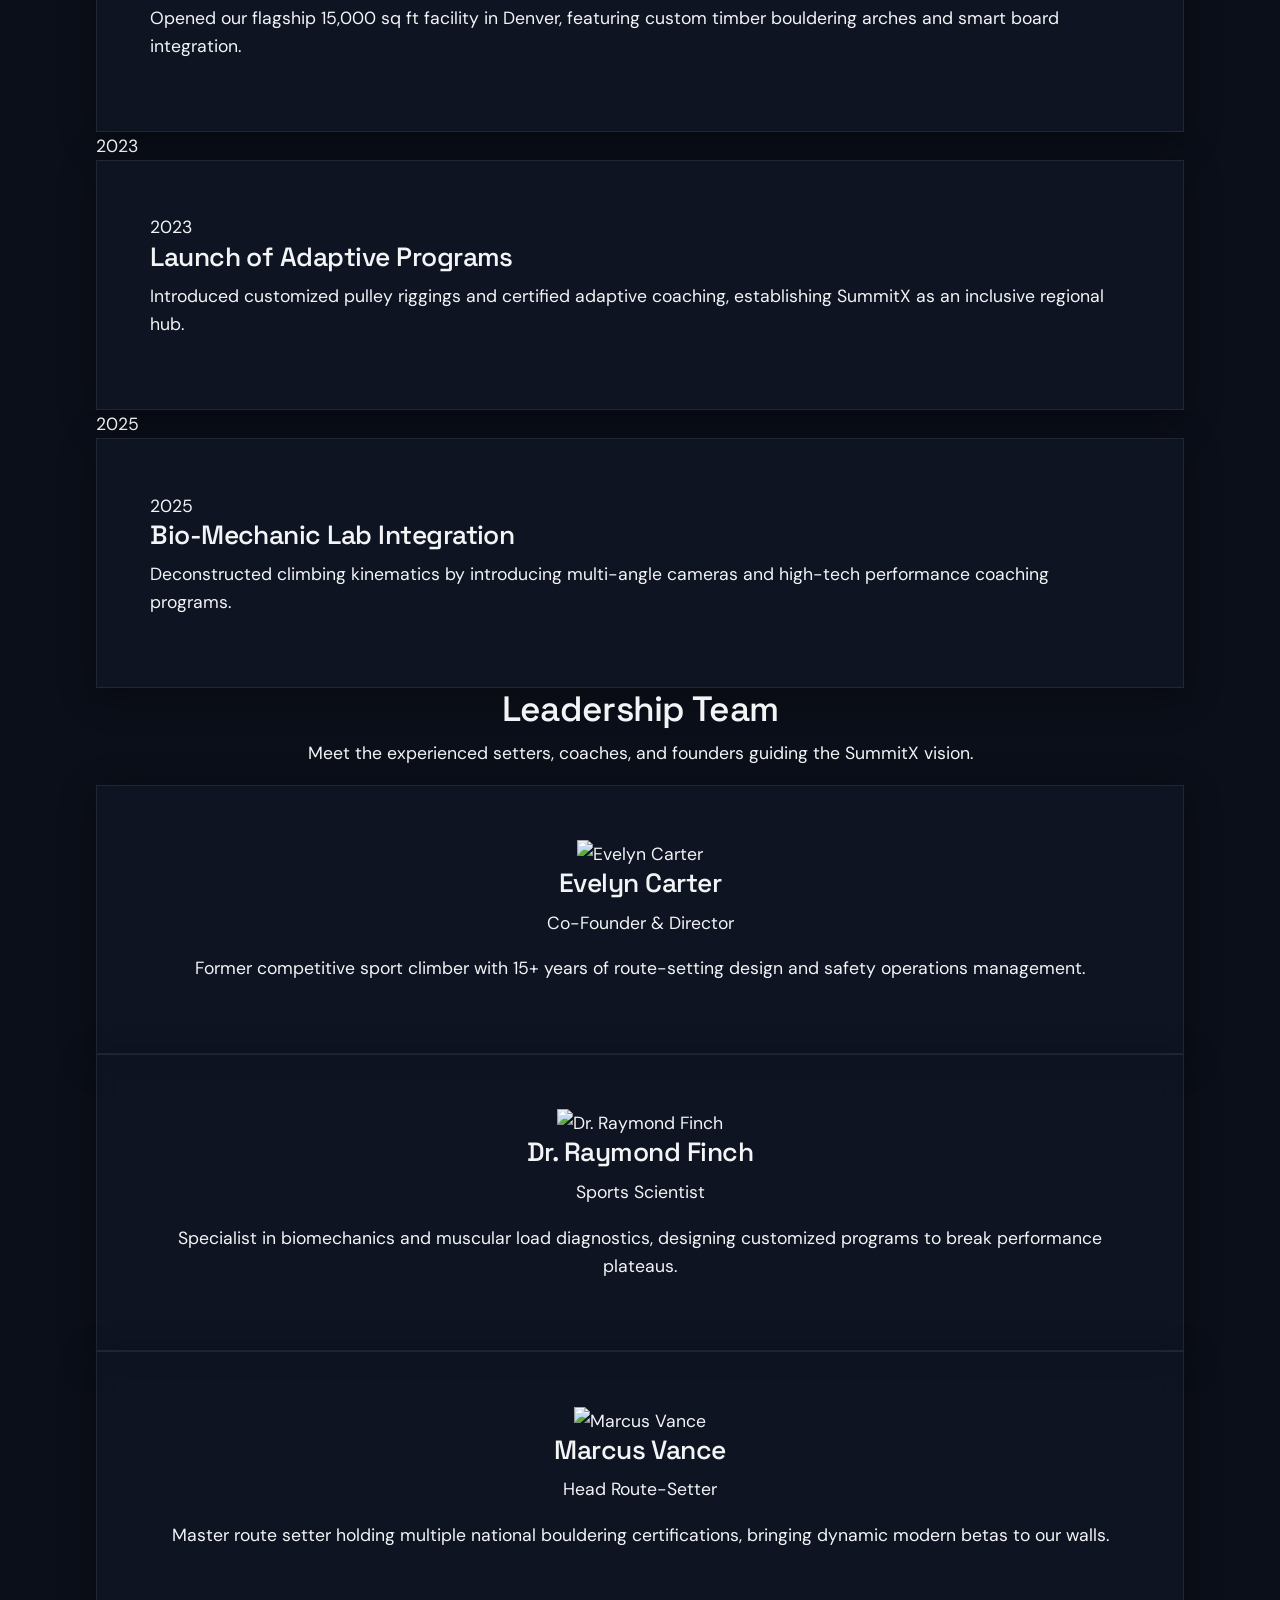
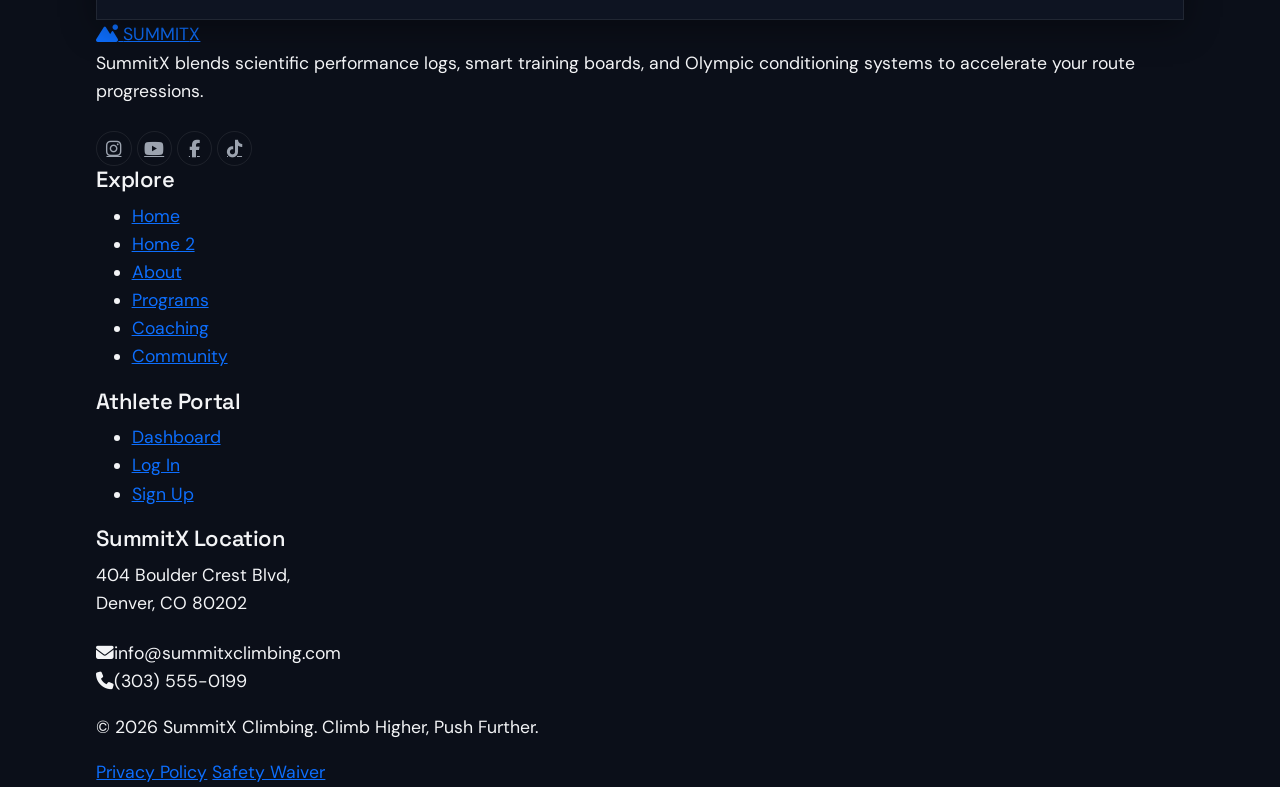
==== commit 03f73c60: "home2" ====
--- a/about.html
+++ b/about.html
@@ -58,8 +58,8 @@
         <a class="text-[#D1D5DB] hover:text-[#22D3EE] transition-colors" href="coaching.html">Coaching</a>
         <a class="text-[#D1D5DB] hover:text-[#22D3EE] transition-colors" href="community.html">Community</a>
 
+        <a class="text-[#D1D5DB] hover:text-[#22D3EE] transition-colors" href="contact.html">Contact</a>
         <a class="text-[#D1D5DB] hover:text-[#22D3EE] transition-colors" href="dashboard.html">Dashboard</a>
-        <a class="text-[#D1D5DB] hover:text-[#22D3EE] transition-colors" href="contact.html">Contact</a>
       </div>
 
       <!-- Action Buttons -->
@@ -77,7 +77,7 @@
 
       <!-- Mobile Toggle -->
       <button class="lg:hidden text-[#F3F4F6] text-xl" id="mobile-menu-btn">
-        <i class="fa-solid fa-bars-staggered"></i>
+        <i class="fa-solid fa-bars"></i>
       </button>
     </div>
   </nav>
@@ -91,18 +91,14 @@
     <a class="text-lg text-[#D1D5DB]" href="coaching.html">Coaching</a>
     <a class="text-lg text-[#D1D5DB]" href="community.html">Community</a>
 
+    <a class="text-lg text-[#D1D5DB]" href="contact.html">Contact</a>
     <a class="text-lg text-[#D1D5DB]" href="dashboard.html">Dashboard</a>
-    <a class="text-lg text-[#D1D5DB]" href="contact.html">Contact</a>
     <div class="h-[1px] bg-gray-800 my-2"></div>
-    <div class="flex justify-between items-center">
-      <span class="text-[#D1D5DB]">Toggle RTL</span>
-      <button id="rtl-toggle-mobile" class="w-9 h-9 flex items-center justify-center rounded-full border border-gray-800 hover:bg-gray-800 transition-colors">
+    <div class="flex justify-center items-center gap-4 py-2">
+      <button id="rtl-toggle-mobile" class="w-10 h-10 flex items-center justify-center rounded-full border border-gray-800 hover:bg-gray-800 transition-colors">
         <i class="fa-solid fa-right-left text-lg text-gray-300"></i>
       </button>
-    </div>
-    <div class="flex justify-between items-center">
-      <span class="text-[#D1D5DB]">Toggle Theme</span>
-      <button id="theme-toggle-mobile" class="w-9 h-9 flex items-center justify-center rounded-full border border-gray-800 hover:bg-gray-800 transition-colors">
+      <button id="theme-toggle-mobile" class="w-10 h-10 flex items-center justify-center rounded-full border border-gray-800 hover:bg-gray-800 transition-colors">
         <i id="theme-icon-mobile" class="fa-regular fa-sun text-[#F59E0B] text-lg"></i>
       </button>
     </div>
@@ -332,16 +328,16 @@
           SummitX blends scientific performance logs, smart training boards, and Olympic conditioning systems to accelerate your route progressions.
         </p>
         <div class="flex gap-3 pt-2">
-          <a href="#" class="w-8 h-8 flex items-center justify-center rounded-full border border-gray-800 hover:border-gray-600 hover:text-[#22D3EE] text-gray-400 transition-colors" title="Instagram">
+          <a href="#" class="social-icon-btn instagram" title="Instagram">
             <i class="fa-brands fa-instagram"></i>
           </a>
-          <a href="#" class="w-8 h-8 flex items-center justify-center rounded-full border border-gray-800 hover:border-gray-600 hover:text-[#22D3EE] text-gray-400 transition-colors" title="YouTube">
+          <a href="#" class="social-icon-btn youtube" title="YouTube">
             <i class="fa-brands fa-youtube"></i>
           </a>
-          <a href="#" class="w-8 h-8 flex items-center justify-center rounded-full border border-gray-800 hover:border-gray-600 hover:text-[#22D3EE] text-gray-400 transition-colors" title="Facebook">
+          <a href="#" class="social-icon-btn facebook" title="Facebook">
             <i class="fa-brands fa-facebook-f"></i>
           </a>
-          <a href="#" class="w-8 h-8 flex items-center justify-center rounded-full border border-gray-800 hover:border-gray-600 hover:text-[#22D3EE] text-gray-400 transition-colors" title="TikTok">
+          <a href="#" class="social-icon-btn tiktok" title="TikTok">
             <i class="fa-brands fa-tiktok"></i>
           </a>
         </div>
--- a/css/custom.css
+++ b/css/custom.css
@@ -40,6 +40,15 @@
 
 html {
   scroll-behavior: smooth;
+  font-size: 110%;
+  overflow-x: hidden !important;
+  max-width: 100% !important;
+}
+
+/* Enforce global container centering to prevent page layouts shifting left */
+.container {
+  margin-left: auto !important;
+  margin-right: auto !important;
 }
 
 body {
@@ -48,7 +57,8 @@
   color: var(--text-primary);
   font-weight: 400;
   line-height: 1.6;
-  overflow-x: hidden;
+  overflow-x: hidden !important;
+  max-width: 100% !important;
   transition: background-color 0.3s ease, color 0.3s ease;
 }
 
@@ -292,3 +302,166 @@
   box-shadow: 0 10px 25px -5px rgba(59, 130, 246, 0.45) !important;
   filter: brightness(1.1) !important;
 }
+
+/* Secondary Hero CTA Button Hover Effects */
+.btn-secondary-hero {
+  transition: all 0.3s cubic-bezier(0.4, 0, 0.2, 1) !important;
+}
+
+.btn-secondary-hero:hover {
+  transform: translateY(-2px) scale(1.03) !important;
+  border-color: var(--primary) !important;
+  background-color: rgba(59, 130, 246, 0.1) !important;
+  box-shadow: 0 10px 25px -5px rgba(59, 130, 246, 0.2) !important;
+  color: var(--text-primary) !important;
+}
+
+/* Make RTL icon visible/brighter contrast in light mode */
+[data-theme="light"] #rtl-icon,
+[data-theme="light"] .fa-right-left,
+[data-theme="light"] #rtl-toggle i,
+[data-theme="light"] #rtl-toggle-mobile i {
+  color: var(--text-secondary) !important;
+}
+
+/* Enforce Solid Blue Background & White Text for Sign Up button in both themes */
+nav a[href="register.html"],
+#mobile-menu a[href="register.html"] {
+  background-color: #3B82F6 !important;
+  color: #FFFFFF !important;
+  border-color: #3B82F6 !important;
+  opacity: 1 !important;
+}
+
+nav a[href="register.html"]:hover,
+#mobile-menu a[href="register.html"]:hover {
+  background-color: #2563EB !important;
+  border-color: #2563EB !important;
+  color: #FFFFFF !important;
+}
+
+/* Premium social icon hover effect */
+.social-icon-btn {
+  display: inline-flex !important;
+  align-items: center;
+  justify-content: center;
+  width: 2rem;
+  height: 2rem;
+  border-radius: 9999px;
+  border: 1px solid var(--card-border) !important;
+  color: var(--text-muted) !important;
+  transition: all 0.3s cubic-bezier(0.4, 0, 0.2, 1) !important;
+  background-color: transparent;
+}
+
+.social-icon-btn:hover {
+  transform: translateY(-3px) scale(1.1);
+  color: #FFFFFF !important;
+  box-shadow: 0 0 15px rgba(34, 211, 238, 0.4);
+  border-color: var(--secondary) !important;
+  background-color: var(--secondary) !important;
+}
+
+/* Custom individual colors on hover */
+.social-icon-btn.instagram:hover {
+  background: radial-gradient(circle at 30% 107%, #fdf497 0%, #fdf497 5%, #fd5949 45%, #d6249f 60%, #285AEB 90%) !important;
+  border-color: transparent !important;
+  box-shadow: 0 0 15px rgba(214, 36, 159, 0.5);
+}
+
+.social-icon-btn.youtube:hover {
+  background-color: #FF0000 !important;
+  border-color: #FF0000 !important;
+  box-shadow: 0 0 15px rgba(255, 0, 0, 0.5);
+}
+
+.social-icon-btn.facebook:hover {
+  background-color: #1877F2 !important;
+  border-color: #1877F2 !important;
+  box-shadow: 0 0 15px rgba(24, 119, 242, 0.5);
+}
+
+.social-icon-btn.tiktok:hover {
+  background-color: #000000 !important;
+  border-color: #000000 !important;
+  box-shadow: 0 0 15px rgba(255, 255, 255, 0.25);
+}
+
+/* Responsive navigation bar styling at 1024px to 1279px (lg range) keeping items on one line with larger font size */
+@media (min-width: 1024px) and (max-width: 1279px) {
+  nav .container,
+  .navbar .container-fluid {
+    padding-left: 0.5rem !important;
+    padding-right: 0.5rem !important;
+  }
+  
+  nav a.text-xl,
+  .navbar-brand {
+    font-size: 1.1rem !important;
+    gap: 0.25rem !important;
+  }
+
+  nav div.hidden.lg\:flex:first-of-type,
+  nav div.hidden.lg\:flex.items-center.gap-8,
+  .navbar div.hidden.lg\:flex {
+    gap: 0.6rem !important;
+  }
+
+  nav div.hidden.lg\:flex:first-of-type a,
+  nav div.hidden.lg\:flex.items-center.gap-8 a,
+  .navbar div.hidden.lg\:flex a {
+    font-size: 13.5px !important;
+  }
+
+  nav div.hidden.lg\:flex:last-of-type,
+  nav div.hidden.lg\:flex.items-center.gap-4 {
+    gap: 0.35rem !important;
+  }
+
+  nav div.hidden.lg\:flex:last-of-type a,
+  nav div.hidden.lg\:flex.items-center.gap-4 a,
+  nav div.hidden.lg\:flex:last-of-type button,
+  nav div.hidden.lg\:flex.items-center.gap-4 button {
+    font-size: 13px !important;
+    padding-left: 0.65rem !important;
+    padding-right: 0.65rem !important;
+  }
+
+  /* Make RTL and Theme toggle buttons smaller */
+  nav #rtl-toggle,
+  nav #theme-toggle,
+  .navbar #rtl-toggle,
+  .navbar #theme-toggle {
+    width: 2rem !important;
+    height: 2rem !important;
+  }
+
+  /* Make the icons inside them smaller */
+  nav #rtl-toggle i,
+  nav #theme-toggle i,
+  .navbar #rtl-toggle i,
+  .navbar #theme-toggle i {
+    font-size: 0.85rem !important;
+  }
+}
+
+/* Make mobile hamburger menu scrollable on smaller screens */
+#mobile-menu {
+  max-height: calc(100vh - 75px) !important;
+  overflow-y: auto !important;
+  -webkit-overflow-scrolling: touch;
+}
+
+/* Hide back to top button when mobile menu is active/open to prevent overlapping */
+body:has(#mobile-menu:not(.hidden)) #back-to-top {
+  opacity: 0 !important;
+  visibility: hidden !important;
+  pointer-events: none !important;
+}
+
+
+
+
+
+
+
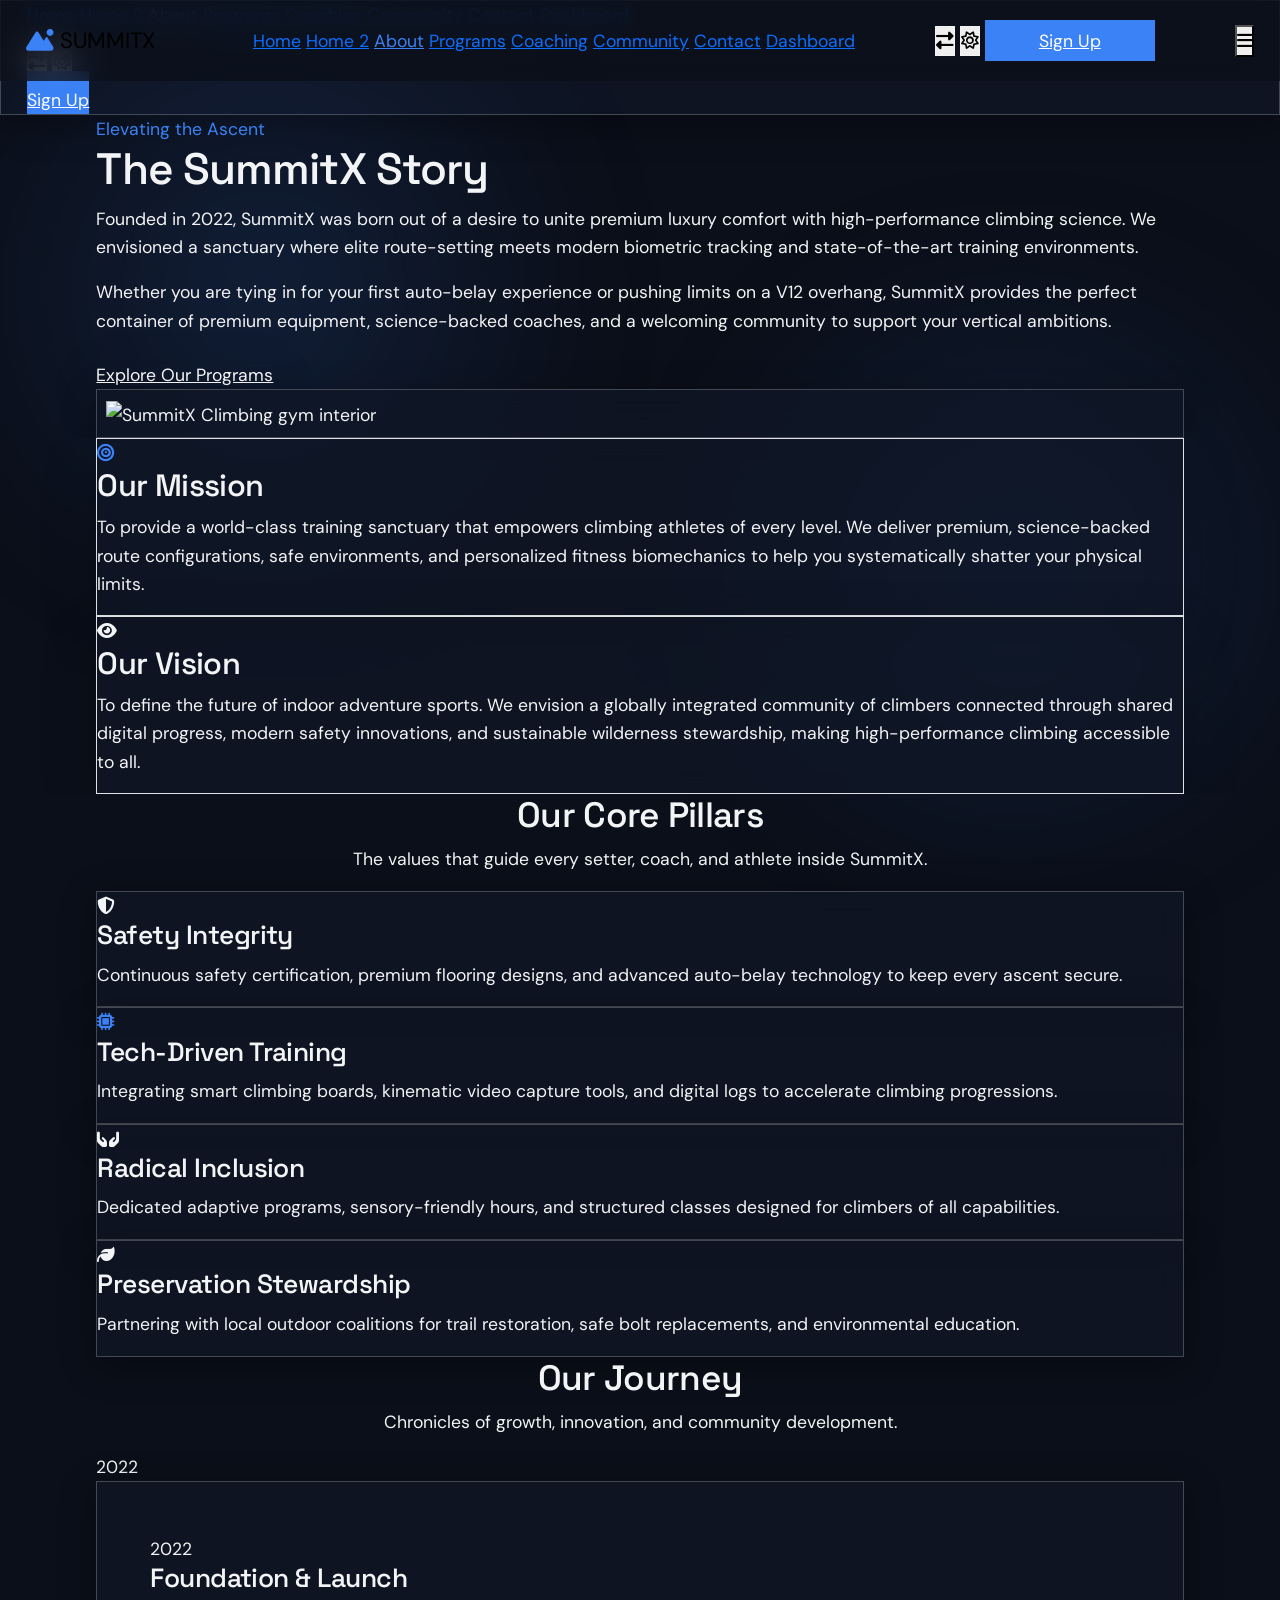
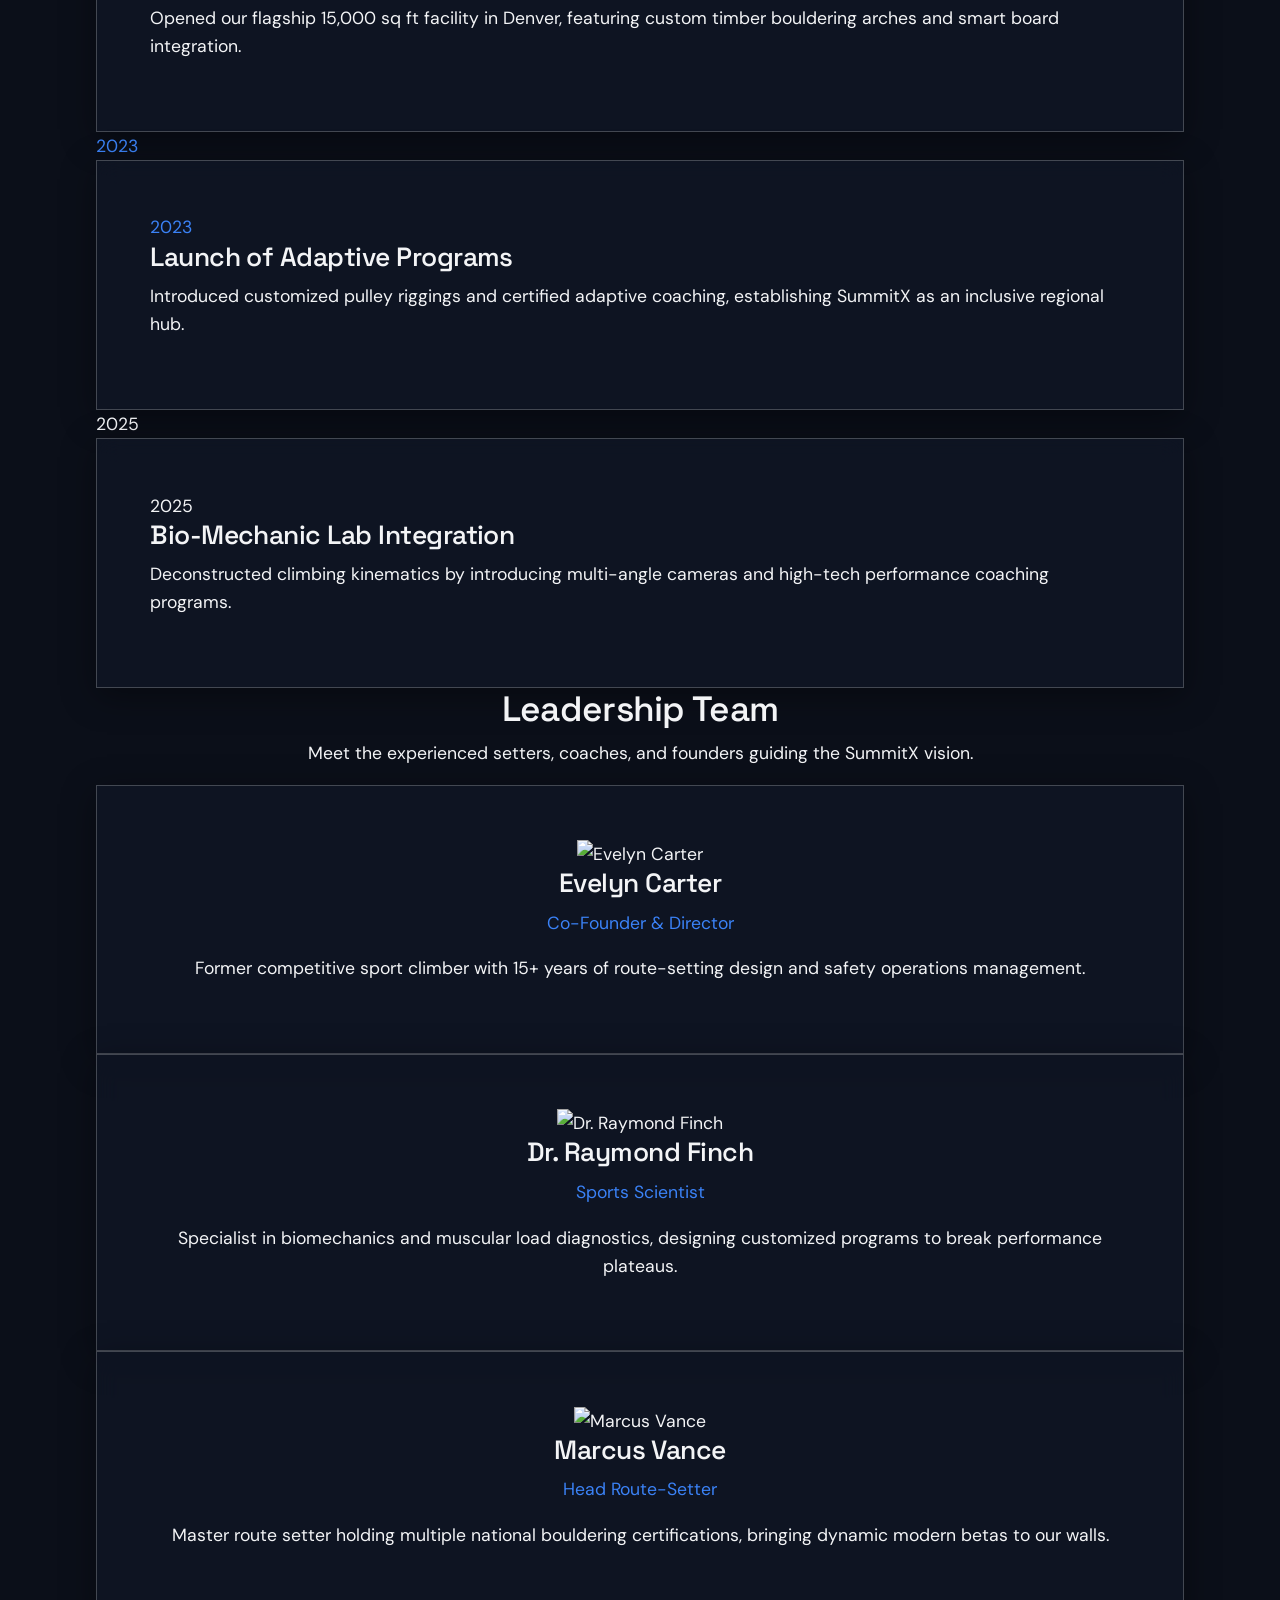
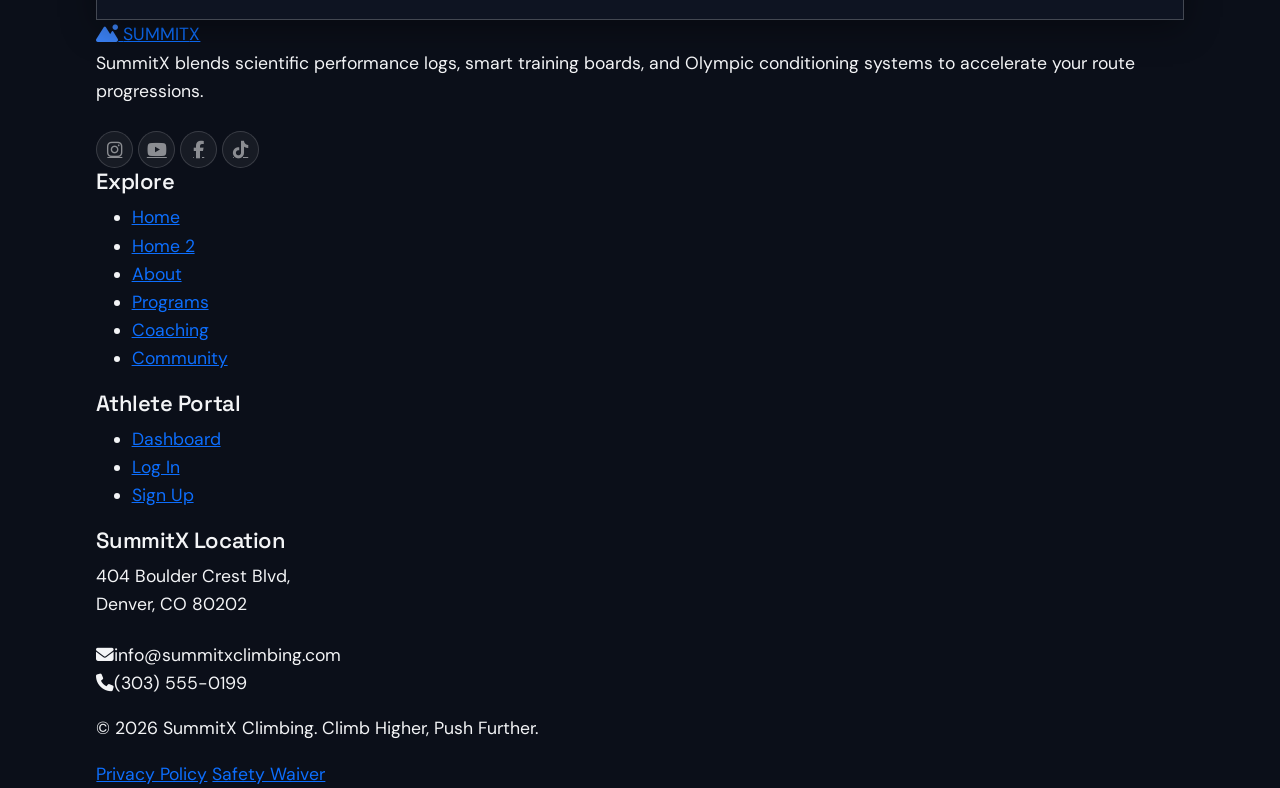
==== commit 55dca265: "index" ====
--- a/about.html
+++ b/about.html
@@ -70,7 +70,7 @@
         <button id="theme-toggle" class="w-9 h-9 flex items-center justify-center rounded-full border border-gray-800 hover:bg-gray-800 transition-colors" title="Toggle Theme">
           <i id="theme-icon" class="fa-regular fa-sun text-[#F59E0B] text-lg"></i>
         </button>
-        <a href="register.html" class="px-5 py-2 rounded-full border border-[#3B82F6] bg-[#3B82F6]/10 text-[#F3F4F6] hover:bg-[#3B82F6] transition-all duration-300 font-medium text-sm">
+        <a href="register.html" style="color: #FFFFFF !important;" class="px-5 py-2 rounded-full border border-[#3B82F6] bg-[#3B82F6]/10 text-[#F3F4F6] hover:bg-[#3B82F6] transition-all duration-300 font-medium text-sm">
           Sign Up
         </a>
       </div>
--- a/css/custom.css
+++ b/css/custom.css
@@ -5,9 +5,9 @@
   --bg-color: #0B0F19;
   --card-bg: rgba(17, 24, 39, 0.7);
   --card-bg-solid: #111827;
-  --card-border: rgba(255, 255, 255, 0.08);
+  --card-border: rgba(255, 255, 255, 0.22);
   --primary: #3B82F6;
-  --secondary: #22D3EE;
+  --secondary: #3B82F6; /* Enforce primary blue consistently */
   --accent: #F59E0B;
   --text-primary: #F3F4F6;
   --text-secondary: #D1D5DB;
@@ -19,16 +19,47 @@
 
 /* Light Mode Overrides */
 [data-theme="light"] {
-  --bg-color: #F9FAFB;
-  --card-bg: rgba(243, 244, 246, 0.7);
+  --bg-color: #F8FAFC;
+  --card-bg: rgba(255, 255, 255, 0.55);
   --card-bg-solid: #FFFFFF;
-  --card-border: rgba(0, 0, 0, 0.08);
+  --card-border: rgba(0, 0, 0, 0.05);
   --primary: #2563EB;
-  --secondary: #0891B2;
+  --secondary: #2563EB; /* Enforce primary blue consistently */
   --accent: #D97706;
   --text-primary: #111827;
   --text-secondary: #374151;
   --text-muted: #6B7280;
+}
+
+/* Force color consistency for hardcoded Tailwind cyan (#22D3EE) classes */
+.text-\[\#22D3EE\],
+.hover\:text-\[\#22D3EE\]:hover,
+[data-theme="light"] .text-\[\#22D3EE\],
+[data-theme="light"] .hover\:text-\[\#22D3EE\]:hover {
+  color: var(--primary) !important;
+}
+.border-\[\#22D3EE\],
+[data-theme="light"] .border-\[\#22D3EE\] {
+  border-color: var(--primary) !important;
+}
+
+/* Dark Mode visibility overrides for containers and input fields */
+html[data-theme="dark"] .border-gray-800,
+html[data-theme="dark"] .border-gray-900,
+html[data-theme="dark"] .border-gray-850,
+:root:not([data-theme="light"]) .border-gray-800,
+:root:not([data-theme="light"]) .border-gray-900,
+:root:not([data-theme="light"]) .border-gray-850 {
+  border-color: rgba(255, 255, 255, 0.22) !important;
+}
+
+html[data-theme="dark"] input,
+html[data-theme="dark"] textarea,
+html[data-theme="dark"] select,
+:root:not([data-theme="light"]) input,
+:root:not([data-theme="light"]) textarea,
+:root:not([data-theme="light"]) select {
+  border-color: rgba(255, 255, 255, 0.25) !important;
 }
 
 /* Global Reset & Base */
@@ -249,6 +280,18 @@
   background-color: var(--bg-color) !important;
 }
 
+[data-theme="light"] .bg-\[\#0B0F19\]\/50 {
+  background-color: var(--card-bg-solid) !important;
+}
+
+[data-theme="light"] .bg-gray-850 {
+  background-color: #E2E8F0 !important;
+}
+
+[data-theme="light"] .bg-\[\#3B82F6\]\/20 {
+  background-color: rgba(37, 99, 235, 0.12) !important;
+}
+
 [data-theme="light"] .bg-\[\#111827\],
 [data-theme="light"] .bg-\[\#111827\]\/30,
 [data-theme="light"] .bg-\[\#111827\]\/40,
@@ -278,6 +321,30 @@
   color: var(--text-muted) !important;
 }
 
+[data-theme="light"] .text-\[\#22D3EE\] {
+  color: var(--secondary) !important;
+}
+
+[data-theme="light"] .hover\:text-\[\#22D3EE\]:hover {
+  color: var(--secondary) !important;
+}
+
+[data-theme="light"] .border-\[\#22D3EE\] {
+  border-color: var(--secondary) !important;
+}
+
+[data-theme="light"] .text-\[\#3B82F6\] {
+  color: var(--primary) !important;
+}
+
+[data-theme="light"] .hover\:text-\[\#3B82F6\]:hover {
+  color: var(--primary) !important;
+}
+
+[data-theme="light"] .border-\[\#3B82F6\] {
+  border-color: var(--primary) !important;
+}
+
 [data-theme="light"] .border-gray-800,
 [data-theme="light"] .border-gray-900,
 [data-theme="light"] .border-gray-850 {
@@ -285,15 +352,23 @@
 }
 
 /* Premium CTA Button Hover Transitions & Scale effects */
-a[href="register.html"],
 a.bg-\[\#3B82F6\],
 button.bg-\[\#3B82F6\],
 button[type="submit"],
-.glow-btn-primary {
+.glow-btn-primary,
+[data-theme="light"] a.bg-\[\#3B82F6\],
+[data-theme="light"] button.bg-\[\#3B82F6\],
+[data-theme="light"] button[type="submit"],
+[data-theme="light"] .glow-btn-primary,
+[data-theme="light"] a.bg-\[\#3B82F6\]:hover,
+[data-theme="light"] button.bg-\[\#3B82F6\]:hover,
+[data-theme="light"] button[type="submit"]:hover,
+[data-theme="light"] .glow-btn-primary:hover {
   transition: all 0.3s cubic-bezier(0.4, 0, 0.2, 1) !important;
-}
-
-a[href="register.html"]:hover,
+  color: #FFFFFF !important;
+}
+
+
 a.bg-\[\#3B82F6\]:hover,
 button.bg-\[\#3B82F6\]:hover,
 button[type="submit"]:hover,
@@ -303,6 +378,7 @@
   filter: brightness(1.1) !important;
 }
 
+
 /* Secondary Hero CTA Button Hover Effects */
 .btn-secondary-hero {
   transition: all 0.3s cubic-bezier(0.4, 0, 0.2, 1) !important;
@@ -324,9 +400,29 @@
   color: var(--text-secondary) !important;
 }
 
+/* Fix header contrast issue in controls while hovering in Light Mode */
+[data-theme="light"] #rtl-toggle:hover,
+[data-theme="light"] #theme-toggle:hover,
+[data-theme="light"] #rtl-toggle-mobile:hover,
+[data-theme="light"] #theme-toggle-mobile:hover {
+  background-color: rgba(0, 0, 0, 0.08) !important;
+  border-color: rgba(0, 0, 0, 0.15) !important;
+}
+
+[data-theme="light"] #rtl-toggle:hover i,
+[data-theme="light"] #theme-toggle:hover i,
+[data-theme="light"] #rtl-toggle-mobile:hover i,
+[data-theme="light"] #theme-toggle-mobile:hover i {
+  color: var(--text-primary) !important;
+}
+
 /* Enforce Solid Blue Background & White Text for Sign Up button in both themes */
 nav a[href="register.html"],
-#mobile-menu a[href="register.html"] {
+.navbar a[href="register.html"],
+#mobile-menu a[href="register.html"],
+[data-theme="light"] nav a[href="register.html"],
+[data-theme="light"] .navbar a[href="register.html"],
+[data-theme="light"] #mobile-menu a[href="register.html"] {
   background-color: #3B82F6 !important;
   color: #FFFFFF !important;
   border-color: #3B82F6 !important;
@@ -334,58 +430,91 @@
 }
 
 nav a[href="register.html"]:hover,
-#mobile-menu a[href="register.html"]:hover {
+.navbar a[href="register.html"]:hover,
+#mobile-menu a[href="register.html"]:hover,
+[data-theme="light"] nav a[href="register.html"]:hover,
+[data-theme="light"] .navbar a[href="register.html"]:hover,
+[data-theme="light"] #mobile-menu a[href="register.html"]:hover {
   background-color: #2563EB !important;
   border-color: #2563EB !important;
   color: #FFFFFF !important;
 }
 
-/* Premium social icon hover effect */
+
+/* ============================================
+   Premium Social Icon Button — Dark & Light
+   ============================================ */
 .social-icon-btn {
   display: inline-flex !important;
   align-items: center;
   justify-content: center;
-  width: 2rem;
-  height: 2rem;
+  width: 2.1rem;
+  height: 2.1rem;
   border-radius: 9999px;
-  border: 1px solid var(--card-border) !important;
-  color: var(--text-muted) !important;
-  transition: all 0.3s cubic-bezier(0.4, 0, 0.2, 1) !important;
-  background-color: transparent;
-}
-
+  border: 1.5px solid rgba(255, 255, 255, 0.15) !important;
+  color: rgba(255, 255, 255, 0.5) !important;
+  background-color: rgba(255, 255, 255, 0.05);
+  transition: all 0.28s cubic-bezier(0.4, 0, 0.2, 1) !important;
+  position: relative;
+  overflow: hidden;
+}
+
+/* Light mode resting state — make icons clearly visible */
+[data-theme="light"] .social-icon-btn {
+  border: 1.5px solid rgba(0, 0, 0, 0.18) !important;
+  color: rgba(0, 0, 0, 0.5) !important;
+  background-color: rgba(0, 0, 0, 0.04);
+}
+
+/* Dark mode hover — generic fallback */
 .social-icon-btn:hover {
-  transform: translateY(-3px) scale(1.1);
-  color: #FFFFFF !important;
-  box-shadow: 0 0 15px rgba(34, 211, 238, 0.4);
+  transform: translateY(-4px) scale(1.12);
+  color: #FFFFFF !important;
+  background-color: var(--secondary) !important;
   border-color: var(--secondary) !important;
-  background-color: var(--secondary) !important;
-}
-
-/* Custom individual colors on hover */
+  box-shadow: 0 6px 20px rgba(34, 211, 238, 0.45), 0 0 0 3px rgba(34, 211, 238, 0.12);
+}
+
+/* Light mode hover — keep white icon text legible */
+[data-theme="light"] .social-icon-btn:hover {
+  color: #FFFFFF !important;
+}
+
+/* ---- Per-platform branded hover colors ---- */
+
+/* Instagram */
 .social-icon-btn.instagram:hover {
   background: radial-gradient(circle at 30% 107%, #fdf497 0%, #fdf497 5%, #fd5949 45%, #d6249f 60%, #285AEB 90%) !important;
   border-color: transparent !important;
-  box-shadow: 0 0 15px rgba(214, 36, 159, 0.5);
-}
-
+  box-shadow: 0 6px 20px rgba(214, 36, 159, 0.5), 0 0 0 3px rgba(214, 36, 159, 0.12);
+}
+
+/* YouTube */
 .social-icon-btn.youtube:hover {
   background-color: #FF0000 !important;
   border-color: #FF0000 !important;
-  box-shadow: 0 0 15px rgba(255, 0, 0, 0.5);
-}
-
+  box-shadow: 0 6px 20px rgba(255, 0, 0, 0.5), 0 0 0 3px rgba(255, 0, 0, 0.12);
+}
+
+/* Facebook */
 .social-icon-btn.facebook:hover {
   background-color: #1877F2 !important;
   border-color: #1877F2 !important;
-  box-shadow: 0 0 15px rgba(24, 119, 242, 0.5);
-}
-
+  box-shadow: 0 6px 20px rgba(24, 119, 242, 0.5), 0 0 0 3px rgba(24, 119, 242, 0.12);
+}
+
+/* TikTok */
 .social-icon-btn.tiktok:hover {
-  background-color: #000000 !important;
-  border-color: #000000 !important;
-  box-shadow: 0 0 15px rgba(255, 255, 255, 0.25);
-}
+  background-color: #010101 !important;
+  border-color: #69C9D0 !important;
+  box-shadow: 0 6px 20px rgba(105, 201, 208, 0.45), 0 0 0 3px rgba(105, 201, 208, 0.12);
+}
+
+/* Light mode TikTok needs white icon on dark bg */
+[data-theme="light"] .social-icon-btn.tiktok:hover {
+  color: #FFFFFF !important;
+}
+
 
 /* Responsive navigation bar styling at 1024px to 1279px (lg range) keeping items on one line with larger font size */
 @media (min-width: 1024px) and (max-width: 1279px) {
@@ -459,9 +588,141 @@
   pointer-events: none !important;
 }
 
-
-
-
-
-
-
+/* Premium Social Login Buttons (Google / Apple) */
+.social-login-btn {
+  transition: all 0.3s cubic-bezier(0.4, 0, 0.2, 1) !important;
+}
+
+.social-login-btn.google-btn:hover {
+  background-color: rgba(239, 68, 68, 0.08) !important; /* light red tint */
+  border-color: rgba(239, 68, 68, 0.4) !important;
+  box-shadow: 0 4px 15px rgba(239, 68, 68, 0.15);
+  transform: translateY(-1px);
+}
+
+.social-login-btn.apple-btn:hover {
+  background-color: rgba(255, 255, 255, 0.08) !important;
+  border-color: rgba(255, 255, 255, 0.35) !important;
+  box-shadow: 0 4px 15px rgba(255, 255, 255, 0.1);
+  transform: translateY(-1px);
+}
+
+[data-theme="light"] .social-login-btn.apple-btn:hover {
+  background-color: rgba(0, 0, 0, 0.06) !important;
+  border-color: rgba(0, 0, 0, 0.25) !important;
+  box-shadow: 0 4px 15px rgba(0, 0, 0, 0.08);
+}
+
+/* Interactive Progression Guide styles */
+.progression-step-btn {
+  transition: all 0.4s cubic-bezier(0.4, 0, 0.2, 1);
+  position: relative;
+  z-index: 10;
+}
+.progression-step-btn.active {
+  background-color: var(--primary) !important;
+  color: #FFFFFF !important;
+  border-color: var(--secondary) !important;
+  transform: scale(1.15);
+  box-shadow: 0 0 20px rgba(59, 130, 246, 0.6), 0 0 0 4px rgba(34, 211, 238, 0.2);
+}
+.progression-step-btn:hover:not(.active) {
+  border-color: var(--secondary) !important;
+  color: var(--text-primary) !important;
+  transform: translateY(-2px);
+}
+[data-theme="light"] .progression-step-btn {
+  background-color: var(--card-bg-solid) !important;
+  border-color: rgba(0, 0, 0, 0.15) !important;
+  color: var(--text-muted) !important;
+}
+[data-theme="light"] .progression-step-btn.active {
+  background-color: var(--primary) !important;
+  color: #FFFFFF !important;
+  border-color: var(--primary) !important;
+}
+.progression-detail-card {
+  transition: opacity 0.4s ease, transform 0.4s ease;
+}
+
+/* Responsive progression step labels styling */
+.progression-step-btn {
+  overflow: visible !important;
+}
+
+.progression-step-label {
+  display: block !important;
+  color: var(--text-muted) !important;
+}
+
+.progression-step-btn.active .progression-step-label {
+  color: #FFFFFF !important;
+}
+
+[data-theme="light"] .progression-step-btn.active .progression-step-label {
+  color: var(--primary) !important;
+}
+
+@media (min-width: 768px) {
+  .progression-step-label {
+    display: block !important;
+  }
+  .progression-step-btn.active .progression-step-label {
+    color: #FFFFFF !important;
+  }
+  [data-theme="light"] .progression-step-btn.active .progression-step-label {
+    color: var(--primary) !important;
+  }
+}
+
+
+/* FAQ Details/Summary Accordion Style */
+details.group summary::-webkit-details-marker {
+  display: none !important;
+}
+details.group summary {
+  list-style: none !important;
+}
+details[open] summary ~ * {
+  animation: faqSweep 0.3s cubic-bezier(0.4, 0, 0.2, 1);
+}
+@keyframes faqSweep {
+  0% {
+    opacity: 0;
+    transform: translateY(-8px);
+  }
+  100% {
+    opacity: 1;
+    transform: translateY(0);
+  }
+}
+
+/* Secondary card buttons linking to register.html using bg-[#3B82F6]/20 */
+a[href="register.html"].bg-\[\#3B82F6\]\/20 {
+  color: var(--primary) !important;
+}
+a[href="register.html"].bg-\[\#3B82F6\]\/20:hover {
+  color: #FFFFFF !important;
+}
+
+/* Secondary transparent buttons linking to register.html using bg-[#3B82F6]/10 */
+a[href="register.html"].bg-\[\#3B82F6\]\/10 {
+  color: #F3F4F6 !important;
+}
+[data-theme="light"] a[href="register.html"].bg-\[\#3B82F6\]\/10 {
+  color: var(--primary) !important;
+}
+a[href="register.html"].bg-\[\#3B82F6\]\/10:hover,
+[data-theme="light"] a[href="register.html"].bg-\[\#3B82F6\]\/10:hover {
+  color: #FFFFFF !important;
+}
+
+/* Light mode hover override for links that normally hover to white or light gray */
+[data-theme="light"] .hover\:text-white:hover,
+[data-theme="light"] .hover\:text-\[\#F3F4F6\]:hover {
+  color: var(--primary) !important;
+}
+
+
+
+
